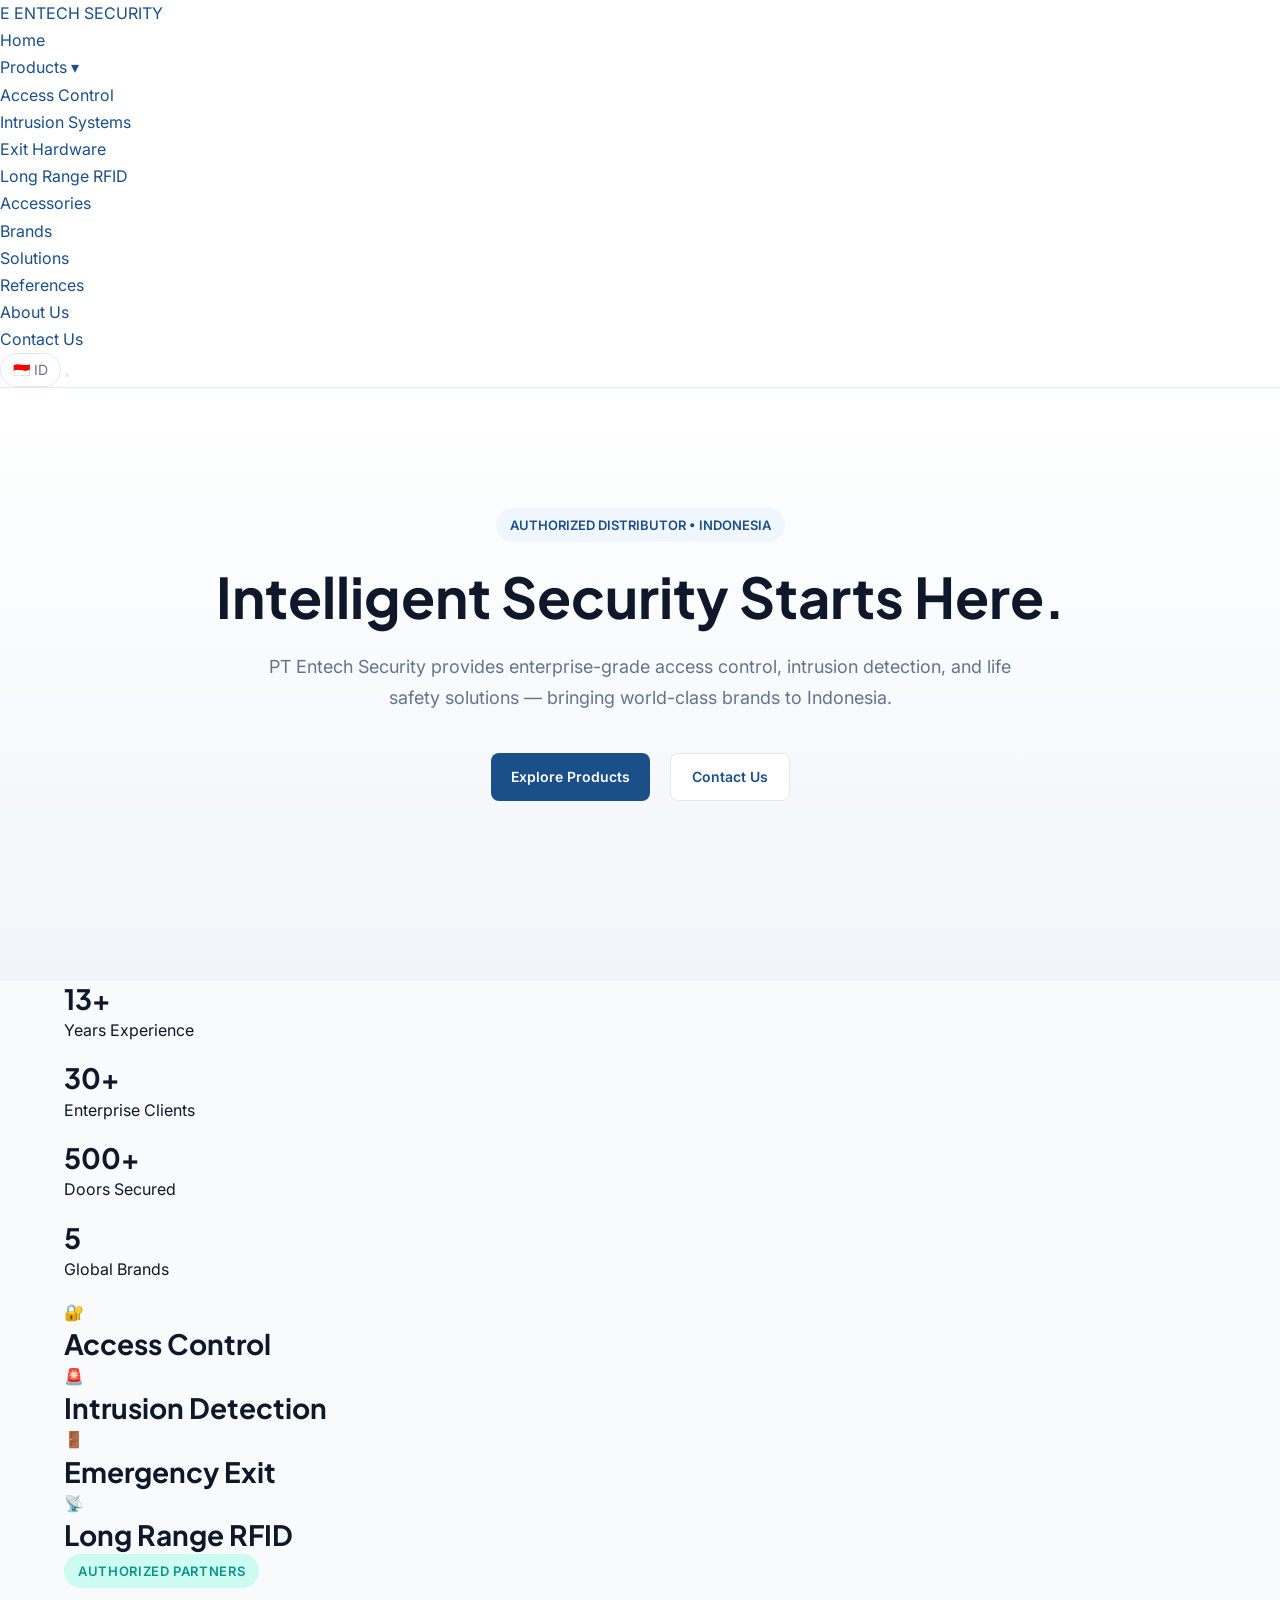
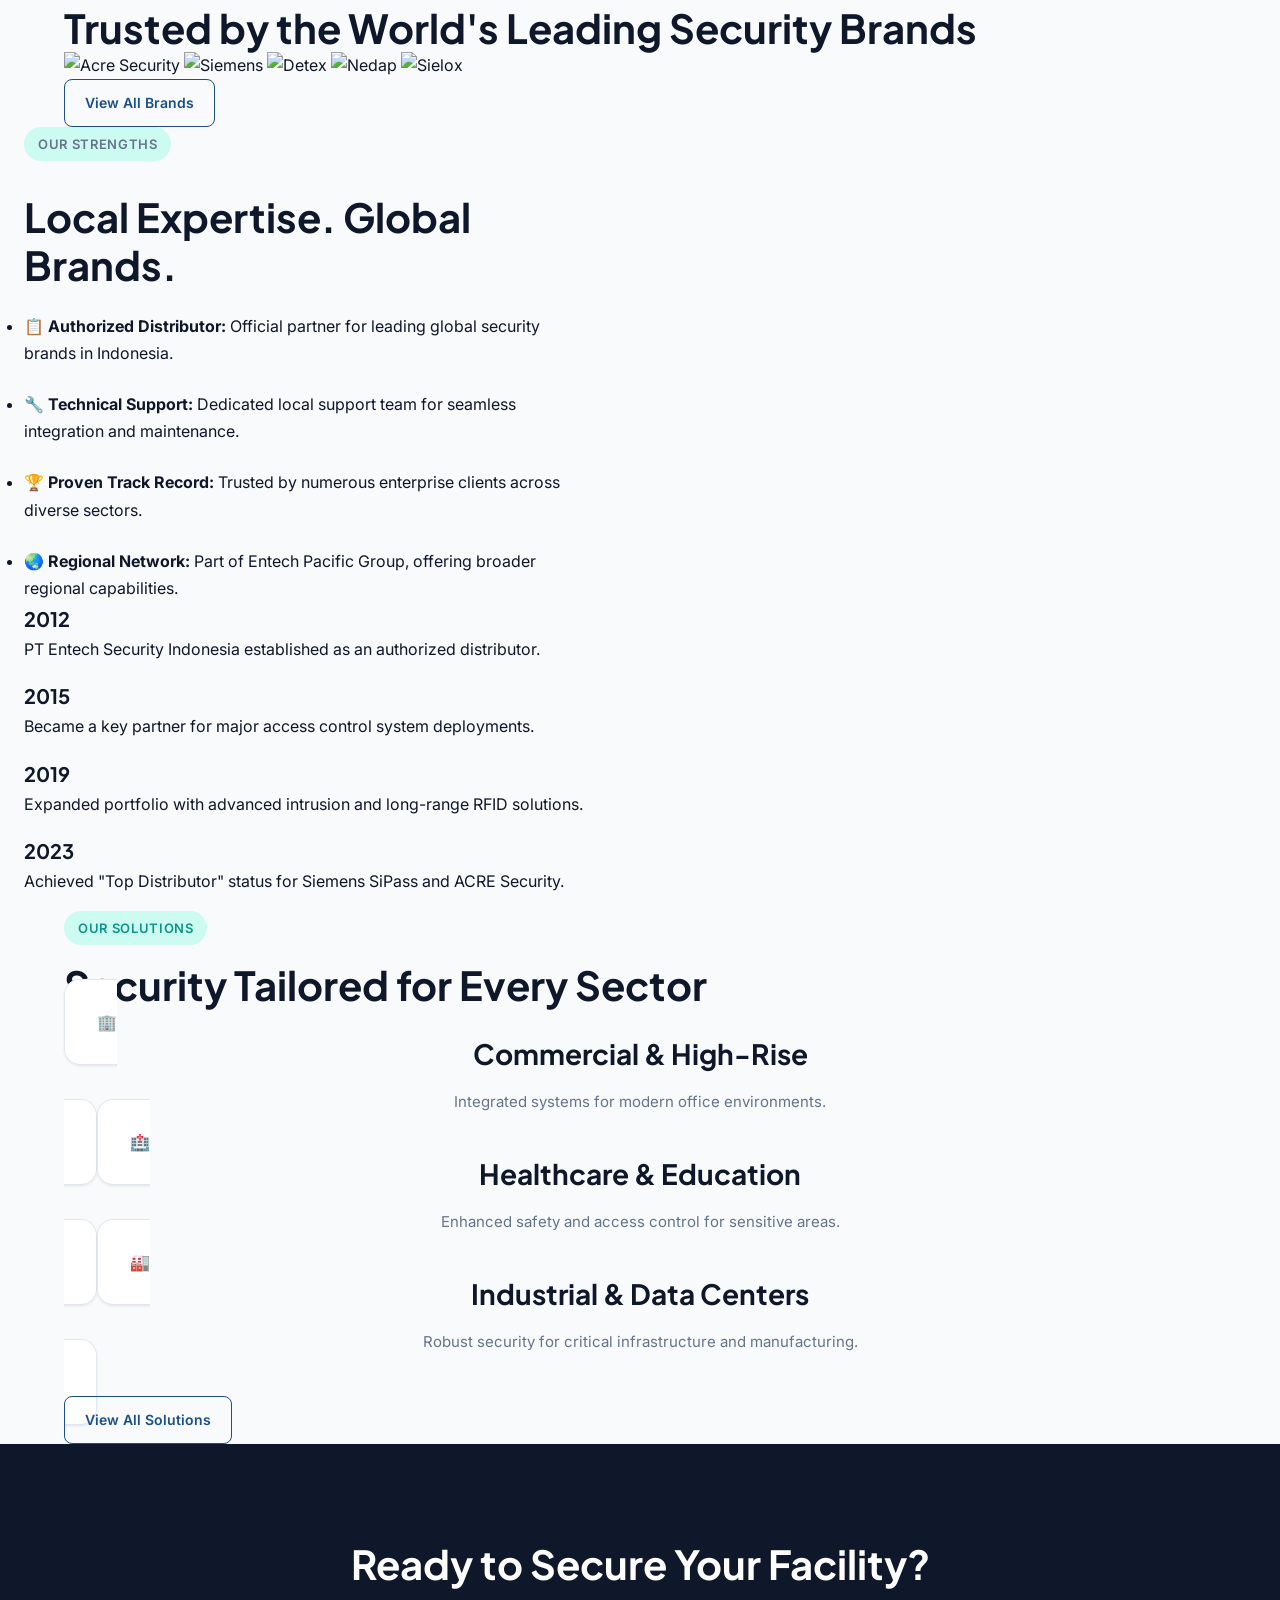
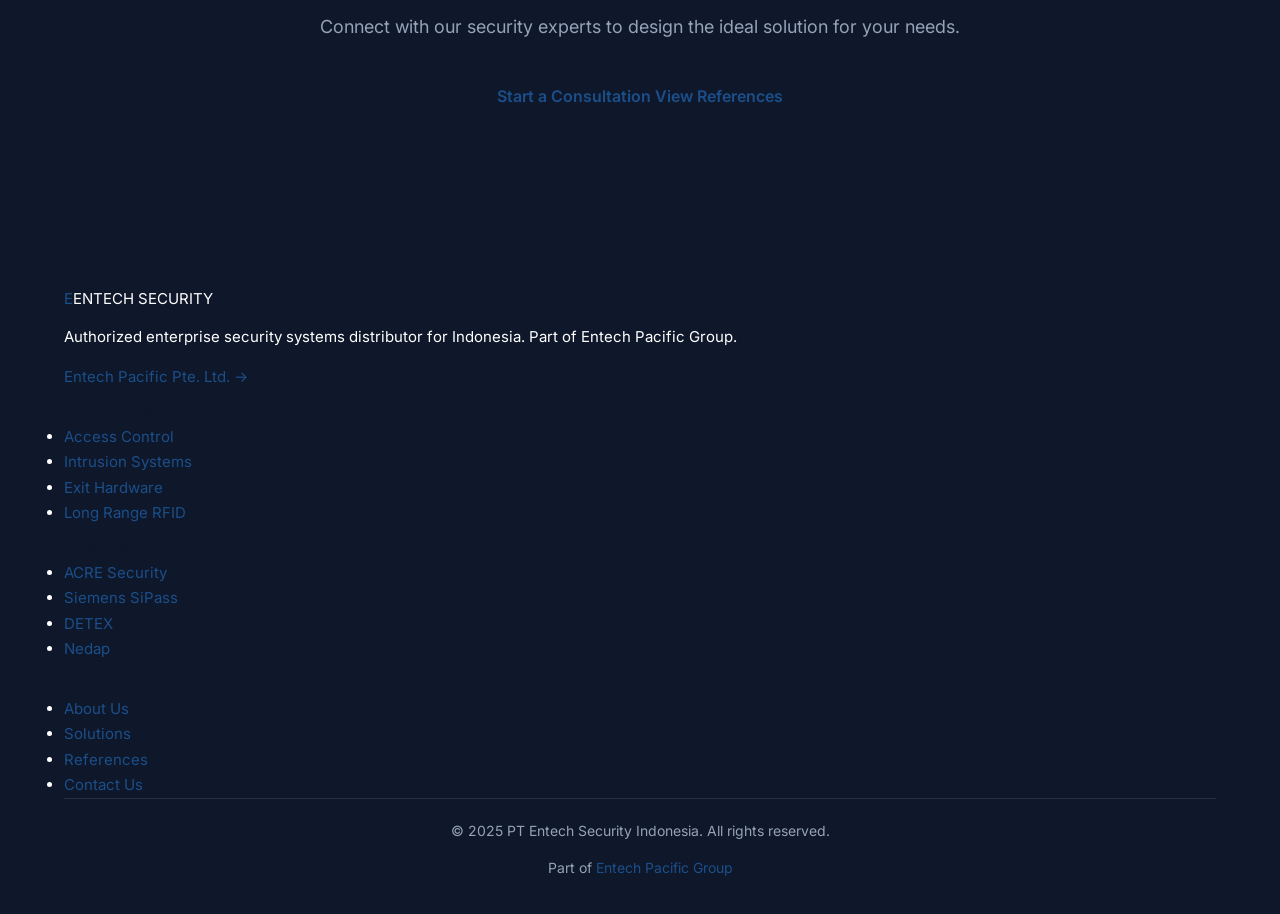
==== en/index.html @ 8ec6bc19 "Full redesign: light/modern aesthetic, bilingual, Plus Jakarta Sans, new CSS design system" ====
<!DOCTYPE html>
<html lang="en">
<head>
  <meta charset="UTF-8" />
  <meta name="viewport" content="width=device-width, initial-scale=1.0" />
  <title>Home | PT Entech Security Indonesia</title>
  <meta name="description" content="PT Entech Security Indonesia provides enterprise-grade access control, intrusion detection, and life safety solutions for businesses across Indonesia." />
  <link rel="preconnect" href="https://fonts.googleapis.com" />
  <link rel="preconnect" href="https://fonts.gstatic.com" crossorigin />
  <link href="https://fonts.googleapis.com/css2?family=Plus+Jakarta+Sans:wght@400;500;600;700;800&family=Inter:wght@300;400;500;600;700&display=swap" rel="stylesheet" />
  <link rel="stylesheet" href="../css/style.css" />
  <link rel="alternate" hreflang="id" href="https://knyf3.github.io/entech-security-website/index.html" />
  <link rel="alternate" hreflang="en" href="https://knyf3.github.io/entech-security-website/en/index.html" />
  <link rel="alternate" hreflang="x-default" href="https://knyf3.github.io/entech-security-website/index.html" />
</head>
<body>
<header class="site-header" id="site-header">
  <nav class="nav-container">
    <a href="index.html" class="nav-logo">
      <span class="logo-mark">E</span>
      <span class="logo-text">ENTECH <span class="logo-sub">SECURITY</span></span>
    </a>
    <ul class="nav-links">
      <li><a href="index.html">Home</a></li>
      <li class="has-dropdown"><a href="products.html">Products ▾</a>
        <ul class="dropdown">
          <li><a href="products.html#access-control">Access Control</a></li>
          <li><a href="products.html#intrusion">Intrusion Systems</a></li>
          <li><a href="products.html#exit-hardware">Exit Hardware</a></li>
          <li><a href="products.html#long-range">Long Range RFID</a></li>
          <li><a href="products.html#accessories">Accessories</a></li>
        </ul>
      </li>
      <li><a href="brands.html">Brands</a></li>
      <li><a href="solutions.html">Solutions</a></li>
      <li><a href="references.html">References</a></li>
      <li><a href="about.html">About Us</a></li>
      <li><a href="contact.html" class="nav-cta">Contact Us</a></li>
    </ul>
    <a href="../index.html" class="lang-switch">🇮🇩 ID</a>
    <button class="nav-hamburger" id="navHamburger" aria-label="Toggle menu"><span></span><span></span><span></span></button>
  </nav>
</header>

<main>
  <section class="hero-section hero-home fade-in">
    <div class="container">
      <p class="hero-badge">Authorized Distributor &bull; Indonesia</p>
      <h1 class="hero-title"><span>Intelligent Security</span> Starts Here.</h1>
      <p class="hero-subtitle">PT Entech Security provides enterprise-grade access control, intrusion detection, and life safety solutions — bringing world-class brands to Indonesia.</p>
      <div class="hero-actions">
        <a href="products.html" class="btn btn-primary">Explore Products</a>
        <a href="contact.html" class="btn btn-secondary">Contact Us</a>
      </div>
    </div>
  </section>

  <section class="stats-section bg-light py-5 fade-in">
    <div class="container">
      <div class="stats-grid">
        <div class="stat-item">
          <h3>13+</h3>
          <p>Years Experience</p>
        </div>
        <div class="stat-item">
          <h3>30+</h3>
          <p>Enterprise Clients</p>
        </div>
        <div class="stat-item">
          <h3>500+</h3>
          <p>Doors Secured</p>
        </div>
        <div class="stat-item">
          <h3>5</h3>
          <p>Global Brands</p>
        </div>
      </div>
    </div>
  </section>

  <section class="features-grid py-5 fade-in">
    <div class="container">
      <div class="grid-2x2">
        <div class="feature-item">
          <span class="feature-icon">🔐</span>
          <h3>Access Control</h3>
        </div>
        <div class="feature-item">
          <span class="feature-icon">🚨</span>
          <h3>Intrusion Detection</h3>
        </div>
        <div class="feature-item">
          <span class="feature-icon">🚪</span>
          <h3>Emergency Exit</h3>
        </div>
        <div class="feature-item">
          <span class="feature-icon">📡</span>
          <h3>Long Range RFID</h3>
        </div>
      </div>
    </div>
  </section>

  <section class="brands-section bg-light py-5 fade-in">
    <div class="container text-center">
      <p class="section-tag">Authorized Partners</p>
      <h2>Trusted by the World's Leading Security Brands</h2>
      <div class="brand-logos">
        <img src="../img/logo-acre.png" alt="Acre Security" />
        <img src="../img/logo-siemens.png" alt="Siemens" />
        <img src="../img/logo-detex.png" alt="Detex" />
        <img src="../img/logo-nedap.png" alt="Nedap" />
        <img src="../img/logo-sielox.png" alt="Sielox" />
      </div>
      <a href="brands.html" class="btn btn-outline mt-4">View All Brands</a>
    </div>
  </section>

  <section class="why-section py-5 fade-in">
    <div class="container">
      <div class="why-grid">
        <div class="why-content">
          <p class="section-tag">Our Strengths</p>
          <h2>Local Expertise. Global Brands.</h2>
          <ul class="why-points">
            <li><span>📋</span> <strong>Authorized Distributor:</strong> Official partner for leading global security brands in Indonesia.</li>
            <li><span>🔧</span> <strong>Technical Support:</strong> Dedicated local support team for seamless integration and maintenance.</li>
            <li><span>🏆</span> <strong>Proven Track Record:</strong> Trusted by numerous enterprise clients across diverse sectors.</li>
            <li><span>🌏</span> <strong>Regional Network:</strong> Part of Entech Pacific Group, offering broader regional capabilities.</li>
          </ul>
        </div>
        <div class="why-timeline">
          <div class="timeline-item">
            <h4>2012</h4>
            <p>PT Entech Security Indonesia established as an authorized distributor.</p>
          </div>
          <div class="timeline-item">
            <h4>2015</h4>
            <p>Became a key partner for major access control system deployments.</p>
          </div>
          <div class="timeline-item">
            <h4>2019</h4>
            <p>Expanded portfolio with advanced intrusion and long-range RFID solutions.</p>
          </div>
          <div class="timeline-item">
            <h4>2023</h4>
            <p>Achieved "Top Distributor" status for Siemens SiPass and ACRE Security.</p>
          </div>
        </div>
      </div>
    </div>
  </section>

  <section class="solutions-section bg-light py-5 fade-in">
    <div class="container">
      <p class="section-tag text-center">Our Solutions</p>
      <h2 class="text-center mb-5">Security Tailored for Every Sector</h2>
      <div class="solution-cards-grid">
        <a href="solutions.html#commercial" class="solution-card">
          <span class="card-icon">🏢</span>
          <h3>Commercial & High-Rise</h3>
          <p>Integrated systems for modern office environments.</p>
        </a>
        <a href="solutions.html#healthcare" class="solution-card">
          <span class="card-icon">🏥</span>
          <h3>Healthcare & Education</h3>
          <p>Enhanced safety and access control for sensitive areas.</p>
        </a>
        <a href="solutions.html#industrial" class="solution-card">
          <span class="card-icon">🏭</span>
          <h3>Industrial & Data Centers</h3>
          <p>Robust security for critical infrastructure and manufacturing.</p>
        </a>
      </div>
      <div class="text-center mt-5">
        <a href="solutions.html" class="btn btn-outline">View All Solutions</a>
      </div>
    </div>
  </section>

  <section class="cta-section py-5 bg-navy text-white fade-in">
    <div class="container text-center">
      <h2>Ready to Secure Your Facility?</h2>
      <p class="lead">Connect with our security experts to design the ideal solution for your needs.</p>
      <div class="cta-actions mt-4">
        <a href="contact.html" class="btn btn-primary-inv">Start a Consultation</a>
        <a href="references.html" class="btn btn-outline-inv">View References</a>
      </div>
    </div>
  </section>
</main>

<footer class="site-footer">
  <div class="container">
    <div class="footer-grid">
      <div class="footer-brand">
        <a href="index.html" class="nav-logo" style="margin-bottom:12px;display:inline-flex;">
          <span class="logo-mark">E</span>
          <span class="logo-text" style="color:white;">ENTECH <span class="logo-sub">SECURITY</span></span>
        </a>
        <p>Authorized enterprise security systems distributor for Indonesia. Part of Entech Pacific Group.</p>
        <a href="https://www.entechpacific.com" target="_blank" rel="noopener" class="footer-link">Entech Pacific Pte. Ltd. →</a>
      </div>
      <div>
        <h4>Products</h4>
        <ul>
          <li><a href="products.html#access-control">Access Control</a></li>
          <li><a href="products.html#intrusion">Intrusion Systems</a></li>
          <li><a href="products.html#exit-hardware">Exit Hardware</a></li>
          <li><a href="products.html#long-range">Long Range RFID</a></li>
        </ul>
      </div>
      <div>
        <h4>Brands</h4>
        <ul>
          <li><a href="brands.html#acre">ACRE Security</a></li>
          <li><a href="brands.html#siemens">Siemens SiPass</a></li>
          <li><a href="brands.html#detex">DETEX</a></li>
          <li><a href="brands.html#nedap">Nedap</a></li>
        </ul>
      </div>
      <div>
        <h4>Company</h4>
        <ul>
          <li><a href="about.html">About Us</a></li>
          <li><a href="solutions.html">Solutions</a></li>
          <li><a href="references.html">References</a></li>
          <li><a href="contact.html">Contact Us</a></li>
        </ul>
      </div>
    </div>
    <div class="footer-bottom">
      <p>&copy; 2025 PT Entech Security Indonesia. All rights reserved.</p>
      <p>Part of <a href="https://www.entechpacific.com" target="_blank" rel="noopener">Entech Pacific Group</a></p>
    </div>
  </div>
</footer>
<script src="../js/main.js"></script>
</body>
</html>
---- css/style.css ----
/* Global Reset + Base */
:root {
    --white: #FFFFFF;
    --bg: #F8FAFC;
    --bg-alt: #F1F5F9;
    --surface: #FFFFFF;
    --border: #E2E8F0;
    --border-strong: #CBD5E1;
    --text: #0F172A;
    --text-muted: #64748B;
    --text-light: #94A3B8;
    --accent: #1B4F8A;
    --accent-hover: #163E6E;
    --accent-light: #EFF6FF;
    --accent-mid: #DBEAFE;
    --teal: #0D9488;
    --teal-light: #CCFBF1;
    --orange: #EA580C;
    --orange-light: #FFF7ED;
    --success: #16A34A;
    --danger: #DC2626;
    --navy: #0F172A;
    --shadow-sm: 0 1px 3px rgba(0,0,0,0.06), 0 1px 2px rgba(0,0,0,0.04);
    --shadow: 0 4px 16px rgba(0,0,0,0.08);
    --shadow-lg: 0 12px 40px rgba(0,0,0,0.12);
    --radius: 10px;
    --radius-lg: 16px;
    --radius-xl: 24px;
    --font-head: 'Plus Jakarta Sans', 'Inter', sans-serif;
    --font-body: 'Inter', sans-serif;
    --transition: all 0.2s cubic-bezier(0.4,0,0.2,1);
}

*, *::before, *::after {
    box-sizing: border-box;
    margin: 0;
    padding: 0;
}

html {
    scroll-behavior: smooth;
    -webkit-font-smoothing: antialiased;
    -moz-osx-font-smoothing: grayscale;
}

body {
    font-family: var(--font-body);
    font-size: 16px;
    line-height: 1.7;
    color: var(--text);
    background-color: var(--bg);
}

h1, h2, h3, h4, h5, h6 {
    font-family: var(--font-head);
    color: var(--text);
}

h1 { font-size: 56px; line-height: 1.1; }
h2 { font-size: 40px; line-height: 1.2; }
h3 { font-size: 28px; line-height: 1.3; }
h4 { font-size: 20px; }
p { margin-bottom: 1em; }

a {
    color: var(--accent);
    text-decoration: none;
    transition: var(--transition);
}
a:hover {
    color: var(--accent-hover);
}

.container {
    max-width: 1200px;
    margin-left: auto;
    margin-right: auto;
    padding-left: 24px;
    padding-right: 24px;
}

.section {
    padding: 96px 0;
}

/* HEADER/NAV */
.site-header {
    background-color: var(--surface);
    border-bottom: 1px solid var(--border);
    position: sticky;
    top: 0;
    z-index: 1000;
    backdrop-filter: blur(8px);
    transition: var(--transition);
}

.site-header.scrolled {
    box-shadow: var(--shadow-sm);
    border-bottom-color: transparent;
}

.navbar {
    display: flex;
    justify-content: space-between;
    align-items: center;
    padding: 16px 0;
}

.navbar-logo {
    display: flex;
    align-items: center;
    font-weight: 700;
    font-size: 20px;
    color: var(--text);
}

.navbar-logo .logo-chip {
    background-color: var(--accent);
    color: var(--white);
    padding: 6px 10px;
    border-radius: var(--radius);
    margin-right: 8px;
    font-size: 18px;
    font-weight: 700;
    display: inline-flex;
    align-items: center;
    justify-content: center;
}

.navbar-nav {
    display: flex;
    list-style: none;
    gap: 32px;
}

.navbar-nav a {
    color: var(--text-muted);
    font-size: 15px;
    font-weight: 500;
    padding: 8px 0;
    position: relative;
}

.navbar-nav a:hover,
.navbar-nav a.active {
    color: var(--accent);
}

.nav-cta .btn {
    font-size: 14px;
    padding: 11px 20px;
}

.dropdown-menu {
    position: absolute;
    background-color: var(--surface);
    border: 1px solid var(--border);
    box-shadow: var(--shadow-lg);
    border-radius: var(--radius);
    padding: 16px;
    margin-top: 10px;
    opacity: 0;
    visibility: hidden;
    transform: translateY(10px);
    transition: var(--transition);
    min-width: 200px;
}

.dropdown-menu.show {
    opacity: 1;
    visibility: visible;
    transform: translateY(0);
}

.dropdown-menu a {
    display: block;
    padding: 8px 12px;
    color: var(--text);
}

.dropdown-menu a:hover {
    background-color: var(--bg-alt);
    border-radius: var(--radius-sm); /* Assuming var(--radius-sm) is defined, or just use a fixed value like 6px */
}

.lang-switch {
    display: inline-flex;
    align-items: center;
    border: 1px solid var(--border);
    border-radius: 9999px; /* pill shape */
    padding: 4px 12px;
    font-size: 14px;
    color: var(--text-muted);
}

.hamburger {
    display: none; /* Hidden by default, shown on mobile */
    cursor: pointer;
    padding: 10px;
}

/* HERO SECTION (homepage) */
.hero-section {
    background: linear-gradient(180deg, var(--white) 0%, var(--bg-alt) 100%);
    padding: 120px 0;
    text-align: center;
}

.hero-badge {
    display: inline-flex;
    background-color: var(--accent-light);
    color: var(--accent);
    padding: 6px 14px;
    border-radius: 9999px;
    font-size: 13px;
    font-weight: 600;
    text-transform: uppercase;
    margin-bottom: 24px;
}

.hero-section h1 {
    font-size: 56px;
    line-height: 1.1;
    color: var(--text);
    margin-bottom: 24px;
}

.hero-section .hero-accent {
    color: var(--accent);
}

.hero-section .hero-subtitle {
    font-size: 18px;
    color: var(--text-muted);
    max-width: 760px;
    margin-left: auto;
    margin-right: auto;
    margin-bottom: 40px;
}

.hero-actions {
    display: flex;
    justify-content: center;
    gap: 20px;
    margin-bottom: 60px;
}

.hero-stats {
    display: grid;
    grid-template-columns: repeat(4, 1fr);
    gap: 32px;
    max-width: 960px;
    margin-left: auto;
    margin-right: auto;
    padding-top: 60px;
    border-top: 1px solid var(--border);
}

.hero-stat-item .stat-num {
    font-size: 32px;
    font-weight: 700;
    color: var(--accent);
    line-height: 1.2;
}

.hero-stat-item .stat-label {
    font-size: 14px;
    color: var(--text-muted);
    text-transform: uppercase;
    letter-spacing: 0.05em;
    margin-top: 4px;
}

.hero-visual {
    display: grid;
    grid-template-columns: repeat(2, 1fr);
    gap: 24px;
    margin-top: 80px;
}

.hero-visual .feature-card {
    background-color: var(--surface);
    box-shadow: var(--shadow-sm);
    border: 1px solid var(--border);
    border-radius: var(--radius-lg);
    padding: 32px;
    text-align: left;
    display: flex;
    flex-direction: column;
    align-items: flex-start;
}

.hero-visual .feature-card .icon {
    font-size: 36px; /* Example icon size */
    margin-bottom: 16px;
}

/* BUTTONS */
.btn {
    display: inline-flex;
    align-items: center;
    justify-content: center;
    gap: 8px;
    font-family: var(--font-body);
    font-weight: 600;
    text-decoration: none;
    border: none;
    cursor: pointer;
    border-radius: 8px;
    min-width: 120px;
    transition: var(--transition);
}

.btn-primary {
    background-color: var(--accent);
    color: var(--white);
    padding: 11px 20px;
    font-size: 14px;
}

.btn-primary:hover {
    background-color: var(--accent-hover);
    transform: translateY(-2px);
}

.btn-secondary {
    background-color: var(--white);
    border: 1px solid var(--border);
    color: var(--accent);
    padding: 11px 20px;
    font-size: 14px;
}

.btn-secondary:hover {
    border-color: var(--accent);
    transform: translateY(-2px);
}

.btn-outline {
    background-color: transparent;
    border: 1px solid var(--accent);
    color: var(--accent);
    padding: 11px 20px;
    font-size: 14px;
}

.btn-outline:hover {
    background-color: var(--accent-light);
    transform: translateY(-2px);
}

/* SECTION HEADERS */
.section-header {
    text-align: center;
    margin-bottom: 60px;
}

.section-tag {
    display: inline-flex;
    background-color: var(--teal-light);
    color: var(--teal);
    padding: 6px 14px;
    border-radius: 9999px;
    font-size: 13px;
    font-weight: 600;
    text-transform: uppercase;
    margin-bottom: 16px;
    letter-spacing: 0.05em;
}

.section-header h2 {
    font-size: 40px;
    margin-bottom: 20px;
}

.section-header p {
    font-size: 17px;
    color: var(--text-muted);
    max-width: 560px;
    margin-left: auto;
    margin-right: auto;
}

/* BRANDS STRIP */
.brands-strip {
    background-color: var(--bg-alt);
    padding: 40px 0;
    border-top: 1px solid var(--border);
    border-bottom: 1px solid var(--border);
    display: flex;
    justify-content: space-around;
    align-items: center;
    flex-wrap: wrap;
    gap: 32px;
}

.brand-logo-placeholder {
    display: inline-flex;
    align-items: center;
    justify-content: center;
    padding: 12px 24px;
    background-color: var(--surface);
    color: var(--text-muted);
    border: 1px solid var(--border);
    border-radius: var(--radius);
    font-size: 16px;
    font-weight: 500;
    transition: var(--transition);
}

.brand-logo-placeholder:hover {
    border-color: var(--accent);
    color: var(--accent);
}

/* PRODUCTS GRID */
.products-grid {
    display: grid;
    grid-template-columns: repeat(3, 1fr);
    gap: 32px;
}

.product-card {
    background-color: var(--white);
    border: 1px solid var(--border);
    box-shadow: var(--shadow-sm);
    border-radius: var(--radius-lg);
    padding: 32px;
    transition: var(--transition);
    display: flex;
    flex-direction: column;
}

.product-card:hover {
    box-shadow: var(--shadow);
    transform: translateY(-5px);
}

.product-card-img {
    display: flex;
    align-items: center;
    justify-content: center;
    width: 64px;
    height: 64px;
    background-color: var(--bg-alt);
    border-radius: var(--radius);
    margin-bottom: 24px;
    font-size: 32px; /* For emoji */
}

.product-card-brand {
    color: var(--teal);
    font-size: 13px;
    font-weight: 600;
    text-transform: uppercase;
    letter-spacing: 0.05em;
    margin-bottom: 12px;
}

.product-card h3 {
    margin-bottom: 16px;
}

.product-card p {
    color: var(--text-muted);
    flex-grow: 1; /* Ensures text takes available space */
}

.product-features {
    list-style: none;
    margin-top: 24px;
}

.product-features li {
    position: relative;
    padding-left: 30px;
    margin-bottom: 8px;
    color: var(--text-muted);
}

.product-features li::before {
    content: '✔'; /* Checkmark character */
    color: var(--accent);
    position: absolute;
    left: 0;
    top: 0;
}

/* WHY/FEATURES SECTION */
.why-section {
    display: grid;
    grid-template-columns: 1fr 1fr;
    gap: 60px;
    align-items: center;
}

.why-content h2 {
    margin-bottom: 24px;
}

.why-content p {
    color: var(--text-muted);
    margin-bottom: 32px;
}

.why-points {
    display: grid;
    grid-template-columns: 1fr;
    gap: 24px;
}

.why-point {
    display: flex;
    align-items: flex-start;
    gap: 20px;
}

.why-point .icon-square {
    flex-shrink: 0;
    width: 48px;
    height: 48px;
    background-color: var(--accent-light);
    color: var(--accent);
    border-radius: var(--radius);
    display: flex;
    align-items: center;
    justify-content: center;
    font-size: 24px;
}

.why-point .text h3 {
    font-size: 20px;
    margin-bottom: 8px;
}

.why-point .text p {
    font-size: 16px;
    color: var(--text-muted);
    margin-bottom: 0;
}

.why-visual-card {
    background-color: var(--bg-alt);
    border: 1px solid var(--border);
    border-radius: var(--radius-xl);
    padding: 40px;
    display: flex;
    flex-direction: column;
    gap: 24px;
}

.wv-item {
    display: flex;
    align-items: center;
    gap: 20px;
}

.wv-year {
    background-color: var(--accent-light);
    color: var(--accent);
    padding: 8px 16px;
    border-radius: 9999px;
    font-family: monospace;
    font-size: 14px;
    font-weight: 600;
    flex-shrink: 0;
}

.wv-item .description {
    font-size: 16px;
    color: var(--text);
    line-height: 1.5;
}

/* CLIENTS GRID */
.clients-grid {
    display: grid;
    grid-template-columns: repeat(6, 1fr);
    gap: 24px;
}

.client-logo {
    background-color: var(--surface);
    border: 1px solid var(--border);
    border-radius: var(--radius);
    padding: 20px;
    text-align: center;
    color: var(--text-muted);
    font-weight: 500;
    transition: var(--transition);
}

.client-logo:hover {
    border-color: var(--accent);
    color: var(--accent);
}

/* REFERENCE CARDS */
.ref-section {
    background-color: var(--bg);
}
.ref-grid {
    display: grid;
    grid-template-columns: repeat(3, 1fr);
    gap: 32px;
}

.ref-card {
    background-color: var(--white);
    border: 1px solid var(--border);
    border-radius: var(--radius-lg);
    box-shadow: var(--shadow-sm);
    padding: 32px;
    transition: var(--transition);
    position: relative;
    overflow: hidden;
    display: flex;
    flex-direction: column;
}

.ref-card:hover {
    box-shadow: var(--shadow);
    transform: translateY(-5px);
}

.ref-tag {
    display: inline-flex;
    padding: 4px 12px;
    border-radius: 9999px;
    font-size: 12px;
    font-weight: 600;
    text-transform: uppercase;
    margin-bottom: 16px;
}

/* Example category colors for ref-tag */
.ref-tag.category-security {
    background-color: var(--teal-light);
    color: var(--teal);
}
.ref-tag.category-cloud {
    background-color: var(--accent-light);
    color: var(--accent);
}
.ref-tag.category-network {
    background-color: var(--orange-light);
    color: var(--orange);
}


.ref-card h3 {
    font-size: 20px;
    font-family: var(--font-head);
    margin-bottom: 16px;
    flex-grow: 1;
}

.ref-card p {
    color: var(--text-muted);
    font-size: 15px;
    line-height: 1.6;
    margin-bottom: 24px;
}

.ref-card .detail-line {
    width: 60px;
    height: 4px;
    background-color: var(--accent);
    border-radius: 2px;
}

/* BRANDS PAGE */
.brands-grid {
    display: grid;
    grid-template-columns: repeat(2, 1fr);
    gap: 40px;
}

.brand-card {
    background-color: var(--white);
    border: 1px solid var(--border);
    box-shadow: var(--shadow-sm);
    border-radius: var(--radius-lg);
    padding: 40px;
    transition: var(--transition);
    display: flex;
    flex-direction: column;
}

.brand-card:hover {
    box-shadow: var(--shadow);
    transform: translateY(-5px);
}

.brand-card .brand-logo {
    margin-bottom: 24px;
    height: 80px; /* Adjust as needed */
    display: flex;
    align-items: center;
    justify-content: center;
    font-size: 48px; /* Placeholder for logo */
    color: var(--text);
}

.brand-card h3 {
    margin-bottom: 16px;
}

.brand-card p {
    color: var(--text-muted);
    flex-grow: 1;
}

.brand-card .product-list ul {
    list-style: none;
    margin-top: 24px;
    display: flex;
    flex-wrap: wrap;
    gap: 8px;
}

.brand-card .product-list li {
    background-color: var(--bg-alt);
    color: var(--text-muted);
    padding: 6px 12px;
    border-radius: 9999px;
    font-size: 13px;
}

.brand-hero-card {
    background-color: var(--bg-alt);
    border: 1px solid var(--border);
    border-radius: var(--radius-xl);
    padding: 60px;
    text-align: center;
    display: flex;
    flex-direction: column;
    align-items: center;
}
.brand-hero-card .brand-chip {
    display: inline-flex;
    background-color: var(--accent-light);
    color: var(--accent);
    padding: 8px 16px;
    border-radius: 9999px;
    font-weight: 600;
    font-size: 14px;
    margin-bottom: 24px;
}
.brand-hero-card h1 {
    font-size: 48px;
    margin-bottom: 24px;
}
.brand-hero-card p {
    font-size: 18px;
    color: var(--text-muted);
    max-width: 800px;
    margin-left: auto;
    margin-right: auto;
}


/* SOLUTIONS PAGE */
.solutions-grid {
    display: grid;
    grid-template-columns: repeat(3, 1fr);
    gap: 32px;
}

.solution-card {
    background-color: var(--white);
    border: 1px solid var(--border);
    box-shadow: var(--shadow-sm);
    border-radius: var(--radius-lg);
    padding: 32px;
    text-align: center;
    transition: var(--transition);
}

.solution-card:hover {
    box-shadow: var(--shadow);
    transform: translateY(-5px);
}

.solution-card .icon-header {
    width: 72px;
    height: 72px;
    background-color: var(--accent-light);
    color: var(--accent);
    border-radius: var(--radius);
    display: inline-flex;
    align-items: center;
    justify-content: center;
    font-size: 36px;
    margin-bottom: 24px;
}

.solution-card h3 {
    margin-bottom: 16px;
}

.solution-card p {
    color: var(--text-muted);
    font-size: 15px;
}

/* CONTACT PAGE */
.contact-grid {
    display: grid;
    grid-template-columns: 2fr 1fr;
    gap: 60px;
}

.contact-form {
    background-color: var(--surface);
    border: 1px solid var(--border);
    border-radius: var(--radius-xl);
    padding: 40px;
    box-shadow: var(--shadow-sm);
}

.contact-form label {
    display: block;
    font-weight: 600;
    color: var(--text);
    margin-bottom: 8px;
    font-size: 15px;
}

.contact-form input,
.contact-form textarea {
    width: 100%;
    padding: 12px 16px;
    border: 1px solid var(--border);
    border-radius: var(--radius);
    margin-bottom: 20px;
    font-family: var(--font-body);
    font-size: 16px;
    color: var(--text);
    background-color: var(--white);
    transition: var(--transition);
}

.contact-form input:focus,
.contact-form textarea:focus {
    outline: none;
    border-color: var(--accent);
    box-shadow: 0 0 0 3px var(--accent-light);
}

.contact-form textarea {
    min-height: 120px;
    resize: vertical;
}

.contact-form .btn-primary {
    width: auto;
    margin-top: 10px;
}

.contact-info-card {
    background-color: var(--bg-alt);
    border: 1px solid var(--border);
    border-radius: var(--radius-xl);
    padding: 40px;
    display: flex;
    flex-direction: column;
    gap: 24px;
}

.contact-info-card h3 {
    margin-bottom: 16px;
}

.contact-info-item {
    display: flex;
    align-items: flex-start;
    gap: 16px;
}

.contact-info-item .icon {
    flex-shrink: 0;
    width: 40px;
    height: 40px;
    background-color: var(--accent-light);
    color: var(--accent);
    border-radius: var(--radius);
    display: flex;
    align-items: center;
    justify-content: center;
    font-size: 20px;
}

.contact-info-item .text strong {
    display: block;
    font-size: 16px;
    color: var(--text);
    margin-bottom: 4px;
}

.contact-info-item .text span,
.contact-info-item .text a {
    font-size: 15px;
    color: var(--text-muted);
}

/* PAGE HERO */
.page-hero {
    background-color: var(--bg-alt);
    padding: 80px 0; /* Compact 200px ish when considering line height and content */
    text-align: center;
    border-bottom: 1px solid var(--border);
}

.page-hero .section-tag {
    margin-bottom: 16px;
}

.page-hero h1 {
    font-size: 48px;
    margin-bottom: 24px;
}

.page-hero p {
    font-size: 18px;
    color: var(--text-muted);
    max-width: 700px;
    margin-left: auto;
    margin-right: auto;
}

/* CTA SECTION */
.cta-section {
    background-color: var(--navy);
    padding: 96px 0;
    text-align: center;
    color: var(--white);
}

.cta-section h2 {
    color: var(--white);
    margin-bottom: 24px;
}

.cta-section p {
    color: var(--text-light);
    font-size: 18px;
    max-width: 700px;
    margin-left: auto;
    margin-right: auto;
    margin-bottom: 40px;
}

.cta-section .btn-group {
    display: flex;
    justify-content: center;
    gap: 20px;
}

.cta-section .btn-primary {
    background-color: var(--accent);
    color: var(--white);
}

.cta-section .btn-secondary {
    background-color: transparent;
    border-color: var(--text-light);
    color: var(--white);
}
.cta-section .btn-secondary:hover {
    border-color: var(--white);
}

/* FOOTER */
.site-footer {
    background-color: var(--navy);
    color: var(--white);
    padding-top: 80px;
    padding-bottom: 20px;
    font-size: 15px;
}

.footer-main {
    display: grid;
    grid-template-columns: 2fr 1fr 1fr 2fr; /* logo+desc, products, brands, contact */
    gap: 40px;
    margin-bottom: 60px;
}

.footer-col h3 {
    font-size: 18px;
    color: var(--white);
    margin-bottom: 24px;
}

.footer-col ul {
    list-style: none;
}

.footer-col ul li {
    margin-bottom: 12px;
}

.footer-col ul a {
    color: var(--text-light);
    text-decoration: none;
}

.footer-col ul a:hover {
    color: var(--white);
}

.footer-logo {
    display: flex;
    align-items: center;
    font-weight: 700;
    font-size: 20px;
    color: var(--white);
    margin-bottom: 20px;
}

.footer-logo .logo-chip {
    background-color: var(--accent);
    color: var(--white);
    padding: 6px 10px;
    border-radius: var(--radius);
    margin-right: 8px;
    font-size: 18px;
    font-weight: 700;
    display: inline-flex;
    align-items: center;
    justify-content: center;
}

.footer-description {
    color: var(--text-light);
    line-height: 1.6;
    max-width: 300px;
}

.footer-bottom {
    border-top: 1px solid rgba(255, 255, 255, 0.1);
    padding-top: 20px;
    text-align: center;
    color: var(--text-light);
    font-size: 14px;
}

/* TEAM CARDS */
.team-grid {
    display: grid;
    grid-template-columns: repeat(4, 1fr);
    gap: 32px;
}

.team-card {
    background-color: var(--white);
    border: 1px solid var(--border);
    box-shadow: var(--shadow-sm);
    border-radius: var(--radius-lg);
    padding: 32px;
    text-align: center;
    display: flex;
    flex-direction: column;
    align-items: center;
    transition: var(--transition);
}

.team-card:hover {
    box-shadow: var(--shadow);
    transform: translateY(-5px);
}

.team-avatar {
    width: 96px;
    height: 96px;
    background-color: var(--bg-alt);
    border-radius: 50%;
    display: flex;
    align-items: center;
    justify-content: center;
    font-size: 40px;
    color: var(--text-muted);
    font-weight: 600;
    margin-bottom: 20px;
    overflow: hidden;
}
.team-avatar img {
    width: 100%;
    height: 100%;
    object-fit: cover;
}


.team-card h3 {
    font-size: 20px;
    margin-bottom: 8px;
}

.team-card .team-role {
    color: var(--accent);
    font-size: 15px;
    font-weight: 500;
}

/* PRODUCT SECTION HEADER */
.product-section-header {
    display: flex;
    align-items: flex-start;
    gap: 32px;
    padding: 40px 0; /* Adjust padding as needed for this specific component */
}

.product-section-header .icon-wrap {
    flex-shrink: 0;
    width: 80px;
    height: 80px;
    background-color: var(--accent-light);
    border-radius: var(--radius-lg);
    display: flex;
    align-items: center;
    justify-content: center;
    font-size: 45px; /* For emoji */
}

.product-section-header h2 {
    font-size: 40px;
    margin-bottom: 16px;
}

.product-section-header p {
    font-size: 17px;
    color: var(--text-muted);
    margin-bottom: 0;
}

/* MOBILE RESPONSIVE */
@media (max-width: 768px) {
    h1 { font-size: 44px; }
    h2 { font-size: 32px; }
    h3 { font-size: 24px; }

    .navbar-nav, .nav-cta, .lang-switch {
        display: none;
    }

    .hamburger {
        display: block;
    }

    .navbar-menu-mobile {
        display: none;
        flex-direction: column;
        background-color: var(--surface);
        position: absolute;
        top: 100%;
        left: 0;
        width: 100%;
        border-top: 1px solid var(--border);
        box-shadow: var(--shadow-sm);
        padding: 20px 24px;
    }
    .navbar-menu-mobile.open {
        display: flex;
    }
    .navbar-menu-mobile .navbar-nav {
        display: flex;
        flex-direction: column;
        gap: 16px;
    }
    .navbar-menu-mobile .navbar-nav a {
        padding: 10px 0;
        border-bottom: 1px solid var(--border-light);
        color: var(--text);
    }
    .navbar-menu-mobile .navbar-nav a:last-child {
        border-bottom: none;
    }
    .navbar-menu-mobile .nav-cta {
        display: block;
        margin-top: 20px;
        text-align: center;
    }

    .hero-section {
        padding: 80px 0;
    }
    .hero-section h1 {
        font-size: 38px;
    }
    .hero-section .hero-subtitle {
        font-size: 16px;
    }
    .hero-actions {
        flex-direction: column;
        gap: 16px;
    }
    .hero-stats {
        grid-template-columns: repeat(2, 1fr);
    }
    .hero-visual {
        grid-template-columns: 1fr;
    }

    .products-grid,
    .why-section,
    .clients-grid,
    .ref-grid,
    .brands-grid,
    .solutions-grid,
    .contact-grid,
    .team-grid {
        grid-template-columns: 1fr;
    }

    .why-visual-card {
        padding: 30px;
    }

    .footer-main {
        grid-template-columns: 1fr;
        text-align: center;
    }
    .footer-main .footer-col {
        margin-bottom: 30px;
    }
    .footer-main .footer-col:last-child {
        margin-bottom: 0;
    }
    .footer-logo {
        justify-content: center;
    }
    .footer-description {
        margin-left: auto;
        margin-right: auto;
    }
    .footer-col ul {
        padding-left: 0;
    }

    .product-section-header {
        flex-direction: column;
        text-align: center;
        align-items: center;
    }
    .product-section-header .icon-wrap {
        margin-bottom: 20px;
    }
}


/* Animations */
.fade-in {
    opacity: 0;
    transform: translateY(20px);
    transition: opacity 0.6s ease-out, transform 0.6s ease-out;
}

.fade-in.is-visible {
    opacity: 1;
    transform: translateY(0);
}
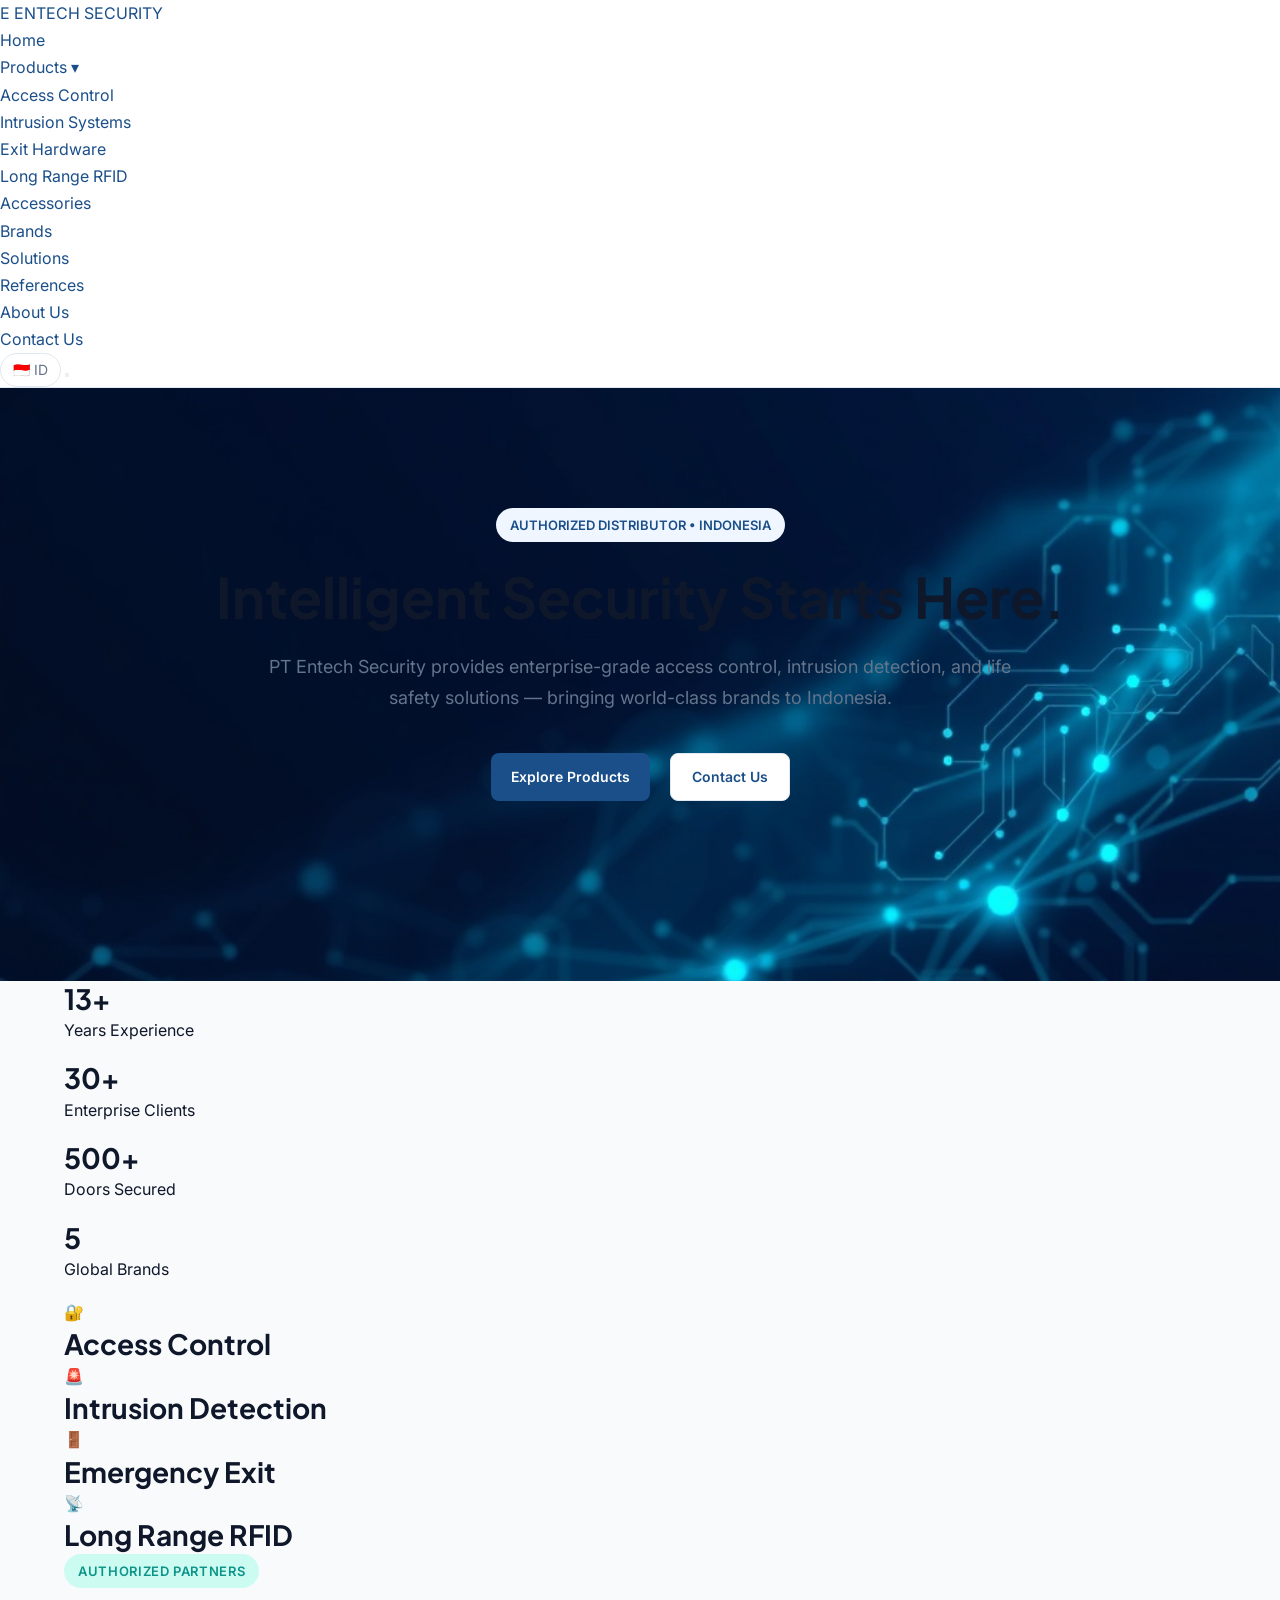
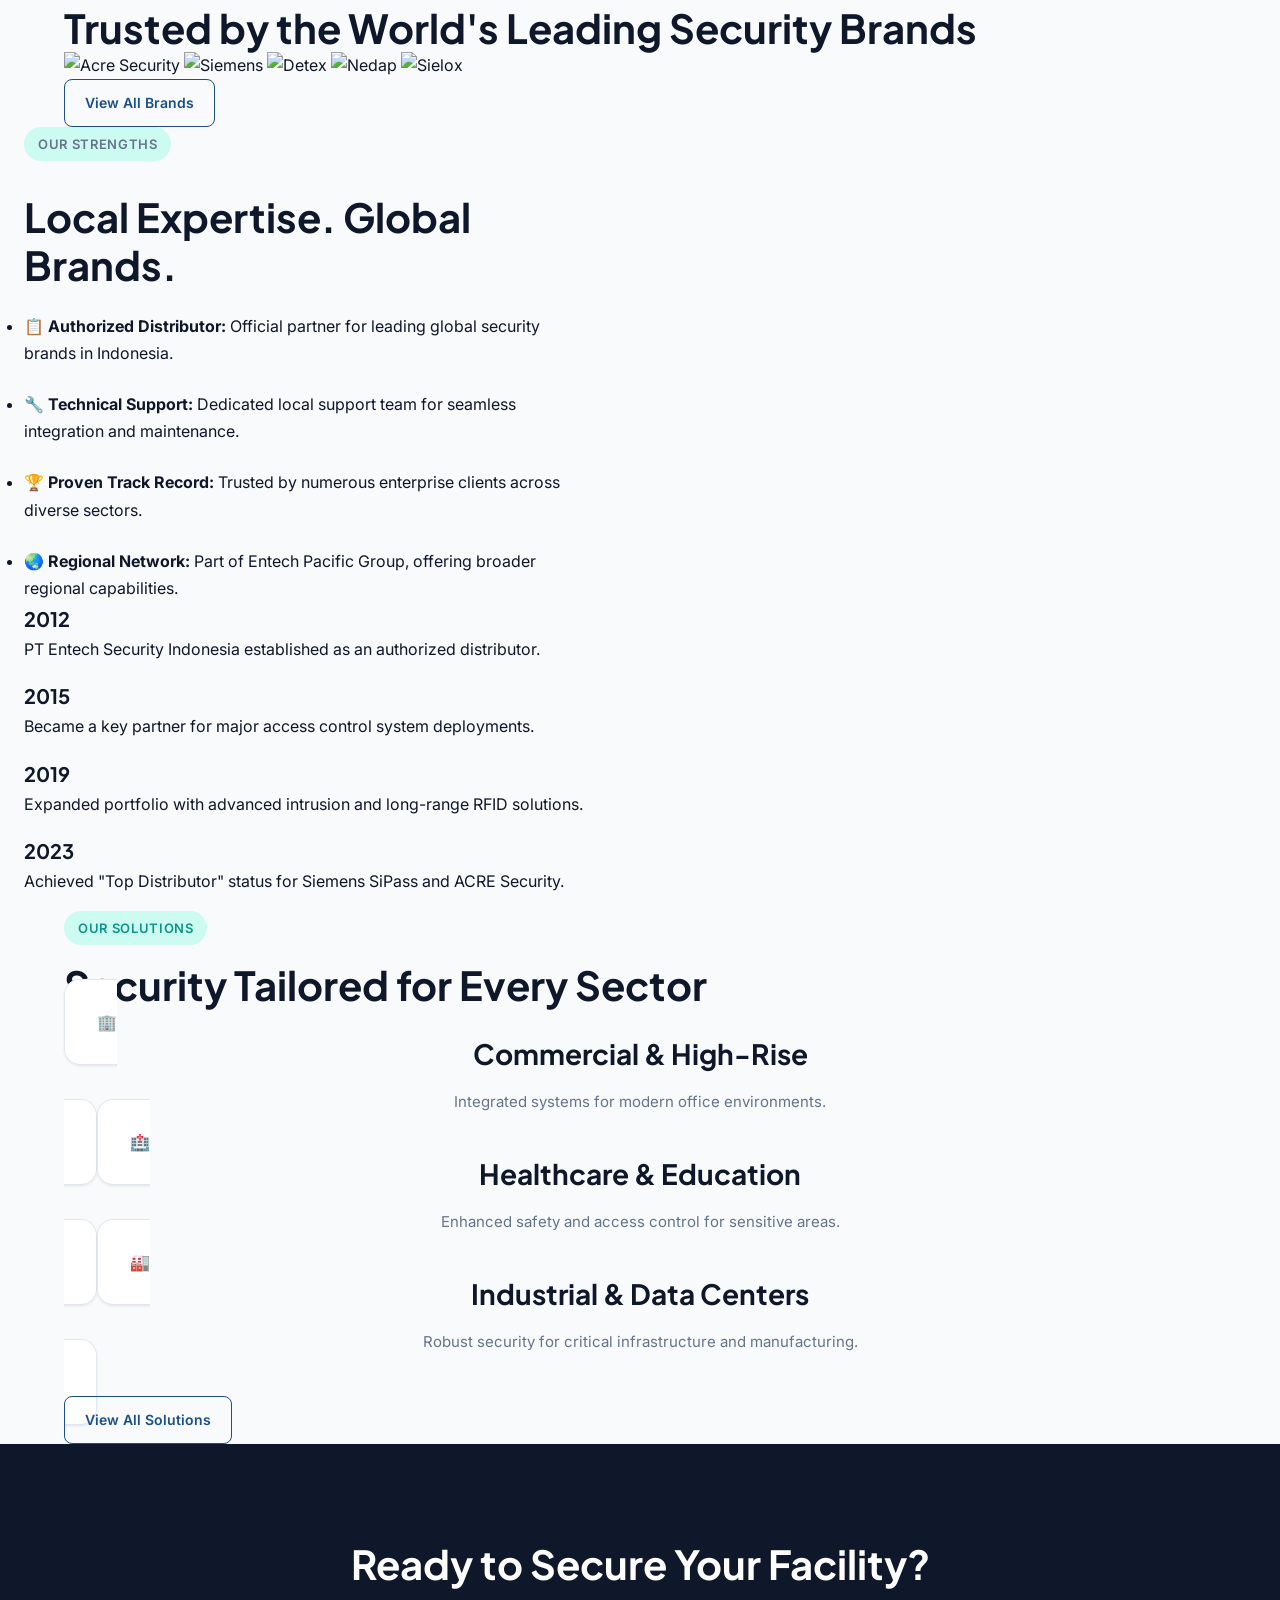
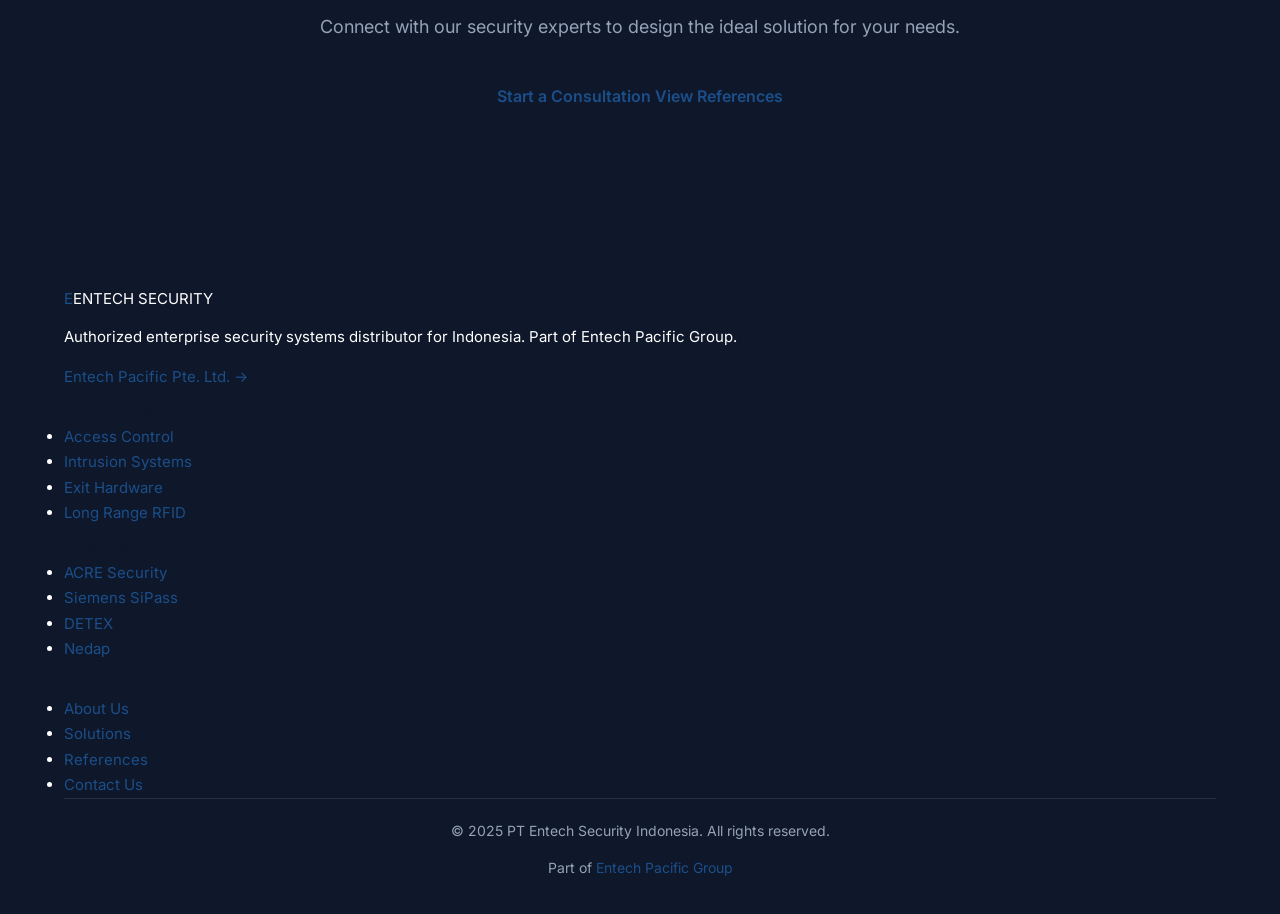
==== commit a2eab817: "feat: integrate generated images - hero bg, product & solution icons" ====
--- a/en/index.html
+++ b/en/index.html
@@ -43,7 +43,7 @@
 </header>
 
 <main>
-  <section class="hero-section hero-home fade-in">
+  <section class="hero-section hero-home fade-in" style="background-image: url('../images/hero-bg.jpg'); background-size: cover; background-position: center;">
     <div class="container">
       <p class="hero-badge">Authorized Distributor &bull; Indonesia</p>
       <h1 class="hero-title"><span>Intelligent Security</span> Starts Here.</h1>
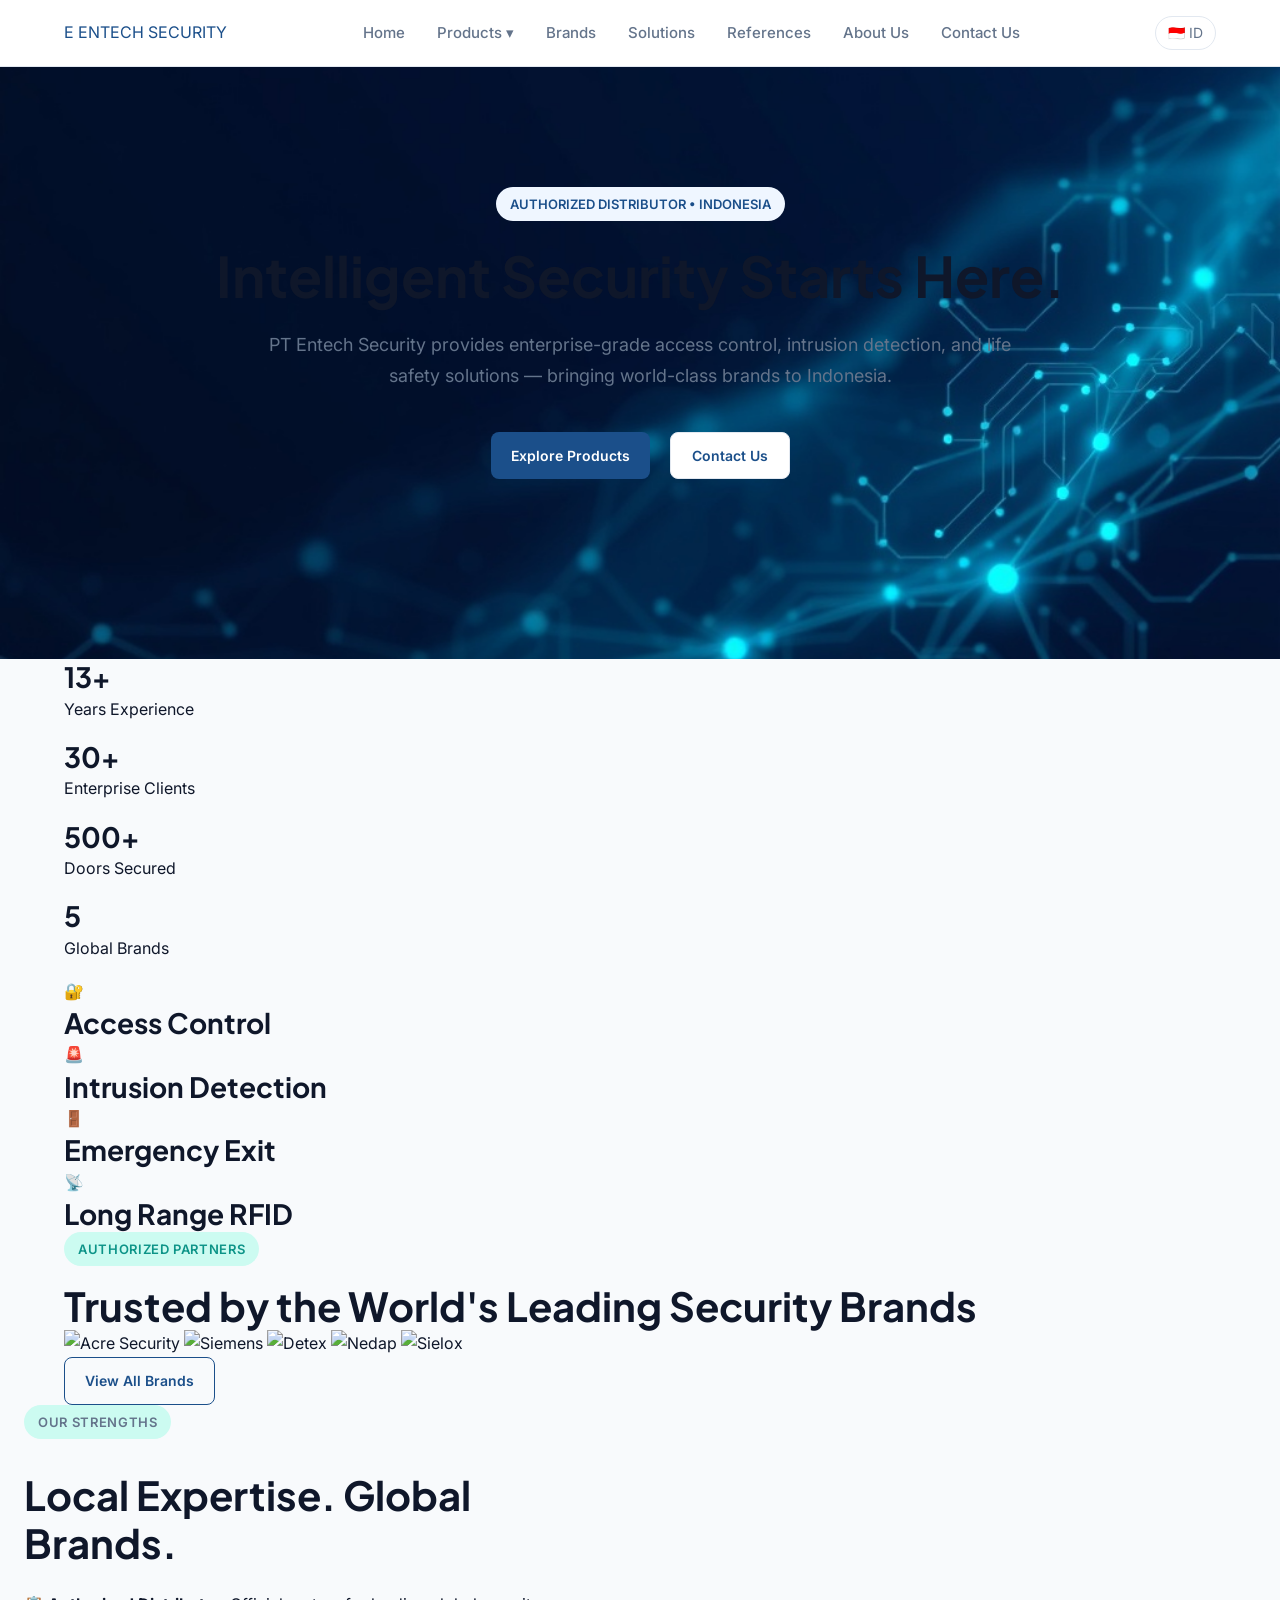
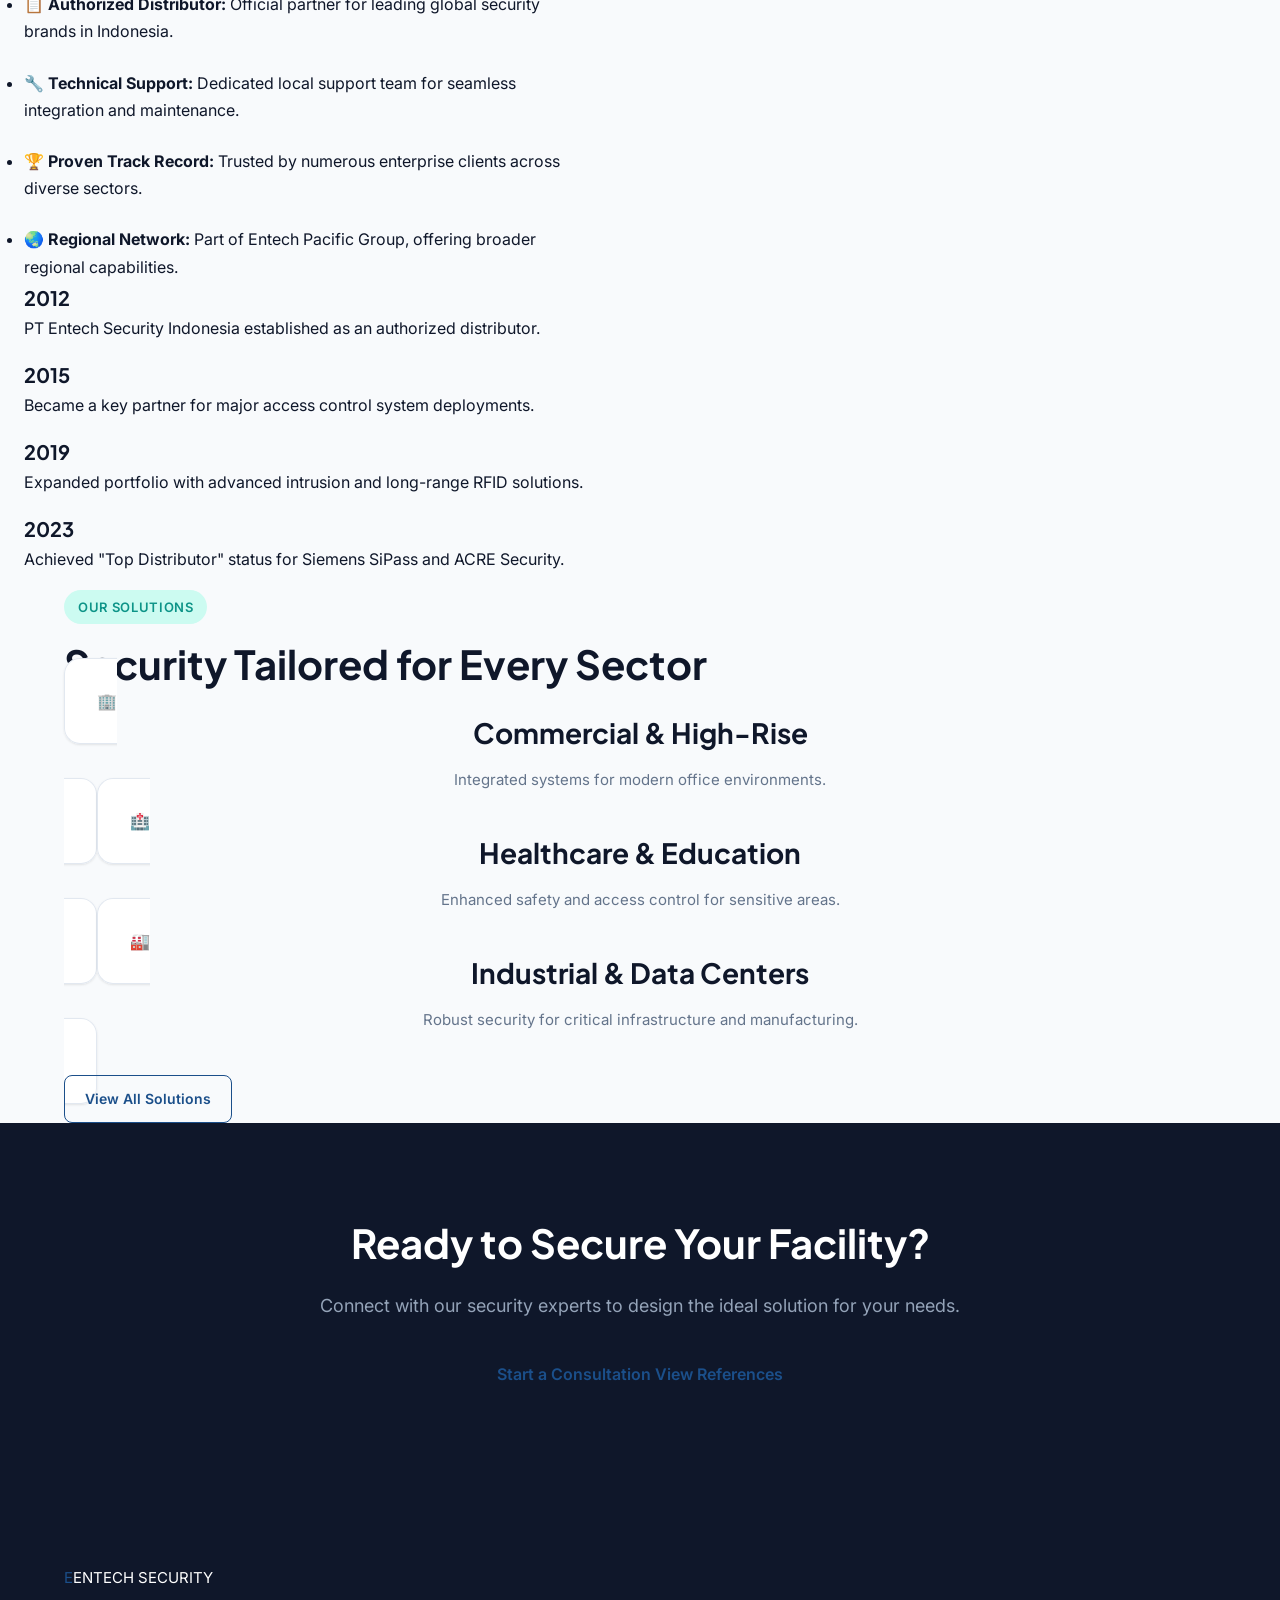
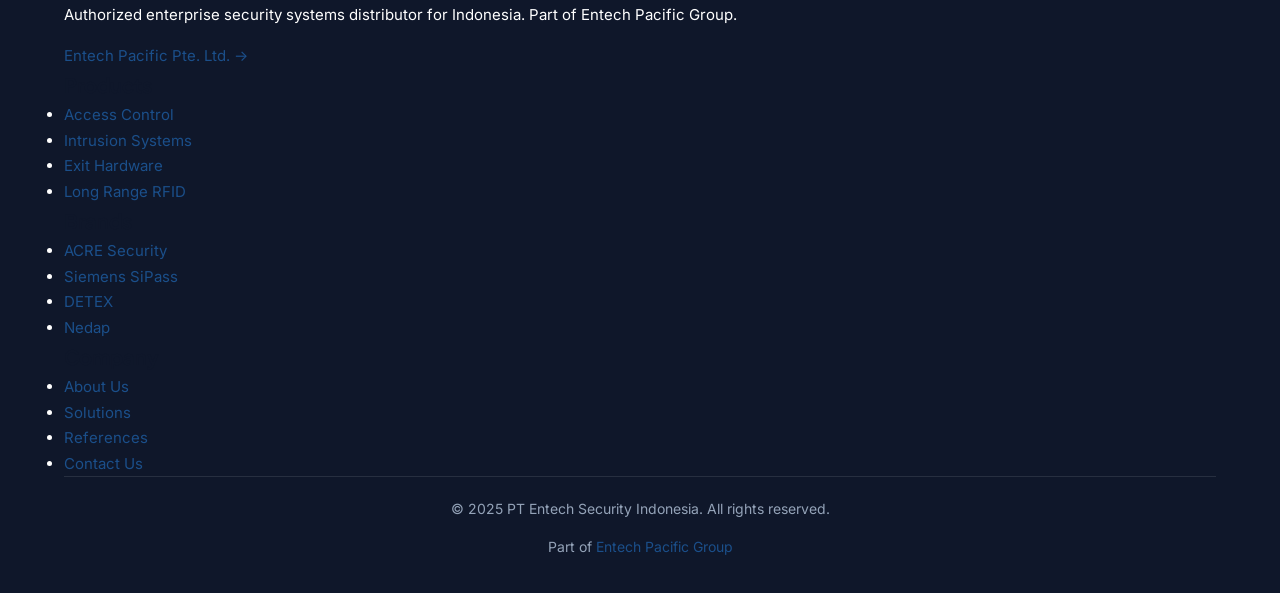
==== commit 241d1652: "fix: align dropdown class names - has-dropdown→nav-dropdown, dropdown→dropdown-menu across all 14 pa" ====
--- a/en/index.html
+++ b/en/index.html
@@ -22,8 +22,8 @@
     </a>
     <ul class="nav-links">
       <li><a href="index.html">Home</a></li>
-      <li class="has-dropdown"><a href="products.html">Products ▾</a>
-        <ul class="dropdown">
+      <li class="nav-dropdown"><a href="products.html" class="dropdown-toggle">Products ▾</a>
+        <ul class="dropdown-menu">
           <li><a href="products.html#access-control">Access Control</a></li>
           <li><a href="products.html#intrusion">Intrusion Systems</a></li>
           <li><a href="products.html#exit-hardware">Exit Hardware</a></li>
--- a/css/style.css
+++ b/css/style.css
@@ -95,6 +95,16 @@
     transition: var(--transition);
 }
 
+.nav-container {
+    display: flex;
+    align-items: center;
+    justify-content: space-between;
+    padding: 16px 24px;
+    max-width: 1200px;
+    margin: 0 auto;
+    position: relative;
+}
+
 .site-header.scrolled {
     box-shadow: var(--shadow-sm);
     border-bottom-color: transparent;
@@ -128,13 +138,13 @@
     justify-content: center;
 }
 
-.navbar-nav {
+.nav-links {
     display: flex;
     list-style: none;
     gap: 32px;
 }
 
-.navbar-nav a {
+.nav-links a {
     color: var(--text-muted);
     font-size: 15px;
     font-weight: 500;
@@ -142,8 +152,8 @@
     position: relative;
 }
 
-.navbar-nav a:hover,
-.navbar-nav a.active {
+.nav-links a:hover,
+.nav-links a.active {
     color: var(--accent);
 }
 
@@ -194,10 +204,37 @@
     color: var(--text-muted);
 }
 
-.hamburger {
+.brand-badge {
+    display: inline-flex;
+    align-items: center;
+    justify-content: center;
+    border: 1px solid var(--border);
+    border-radius: 8px;
+    padding: 8px 18px;
+    font-size: 13px;
+    font-weight: 600;
+    color: var(--text-muted);
+    background: var(--surface);
+    letter-spacing: 0.5px;
+}
+
+.hamburger,
+.nav-hamburger {
     display: none; /* Hidden by default, shown on mobile */
     cursor: pointer;
     padding: 10px;
+    background: none;
+    border: none;
+    flex-direction: column;
+    gap: 5px;
+}
+.nav-hamburger span {
+    display: block;
+    width: 24px;
+    height: 2px;
+    background-color: var(--text);
+    border-radius: 2px;
+    transition: all 0.3s;
 }
 
 /* HERO SECTION (homepage) */
@@ -1141,15 +1178,16 @@
     h2 { font-size: 32px; }
     h3 { font-size: 24px; }
 
-    .navbar-nav, .nav-cta, .lang-switch {
+    .nav-links, .nav-cta {
         display: none;
     }
 
-    .hamburger {
-        display: block;
-    }
-
-    .navbar-menu-mobile {
+    .nav-hamburger {
+        display: flex;
+    }
+
+    /* Mobile nav panel — hidden by default, shown when toggled */
+    .nav-links {
         display: none;
         flex-direction: column;
         background-color: var(--surface);
@@ -1160,26 +1198,25 @@
         border-top: 1px solid var(--border);
         box-shadow: var(--shadow-sm);
         padding: 20px 24px;
-    }
-    .navbar-menu-mobile.open {
+        z-index: 999;
+    }
+    .nav-links.mobile-open {
         display: flex;
     }
-    .navbar-menu-mobile .navbar-nav {
-        display: flex;
-        flex-direction: column;
-        gap: 16px;
-    }
-    .navbar-menu-mobile .navbar-nav a {
-        padding: 10px 0;
+    .nav-links li {
         border-bottom: 1px solid var(--border-light);
+    }
+    .nav-links li:last-child {
+        border-bottom: none;
+    }
+    .nav-links a {
+        display: block;
+        padding: 12px 0;
         color: var(--text);
     }
-    .navbar-menu-mobile .navbar-nav a:last-child {
-        border-bottom: none;
-    }
-    .navbar-menu-mobile .nav-cta {
+    .nav-links .nav-cta {
         display: block;
-        margin-top: 20px;
+        margin-top: 12px;
         text-align: center;
     }
 
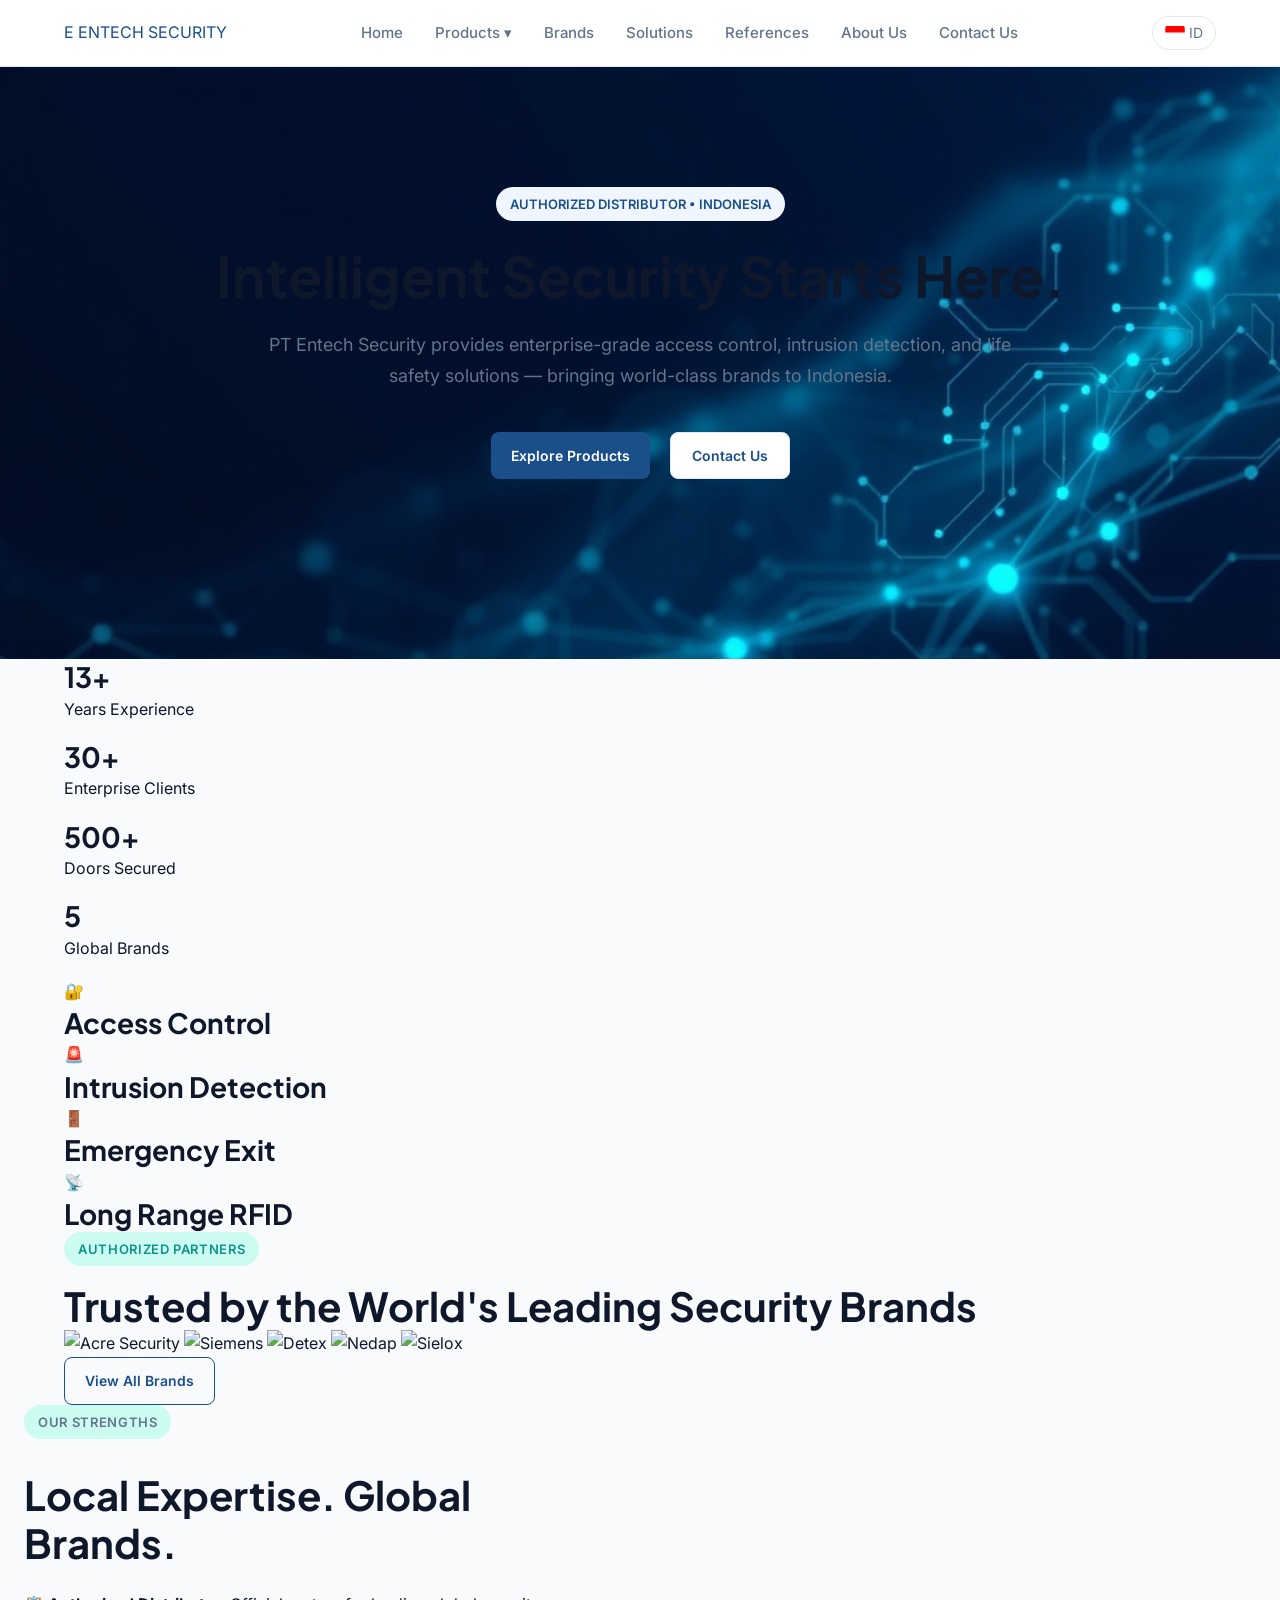
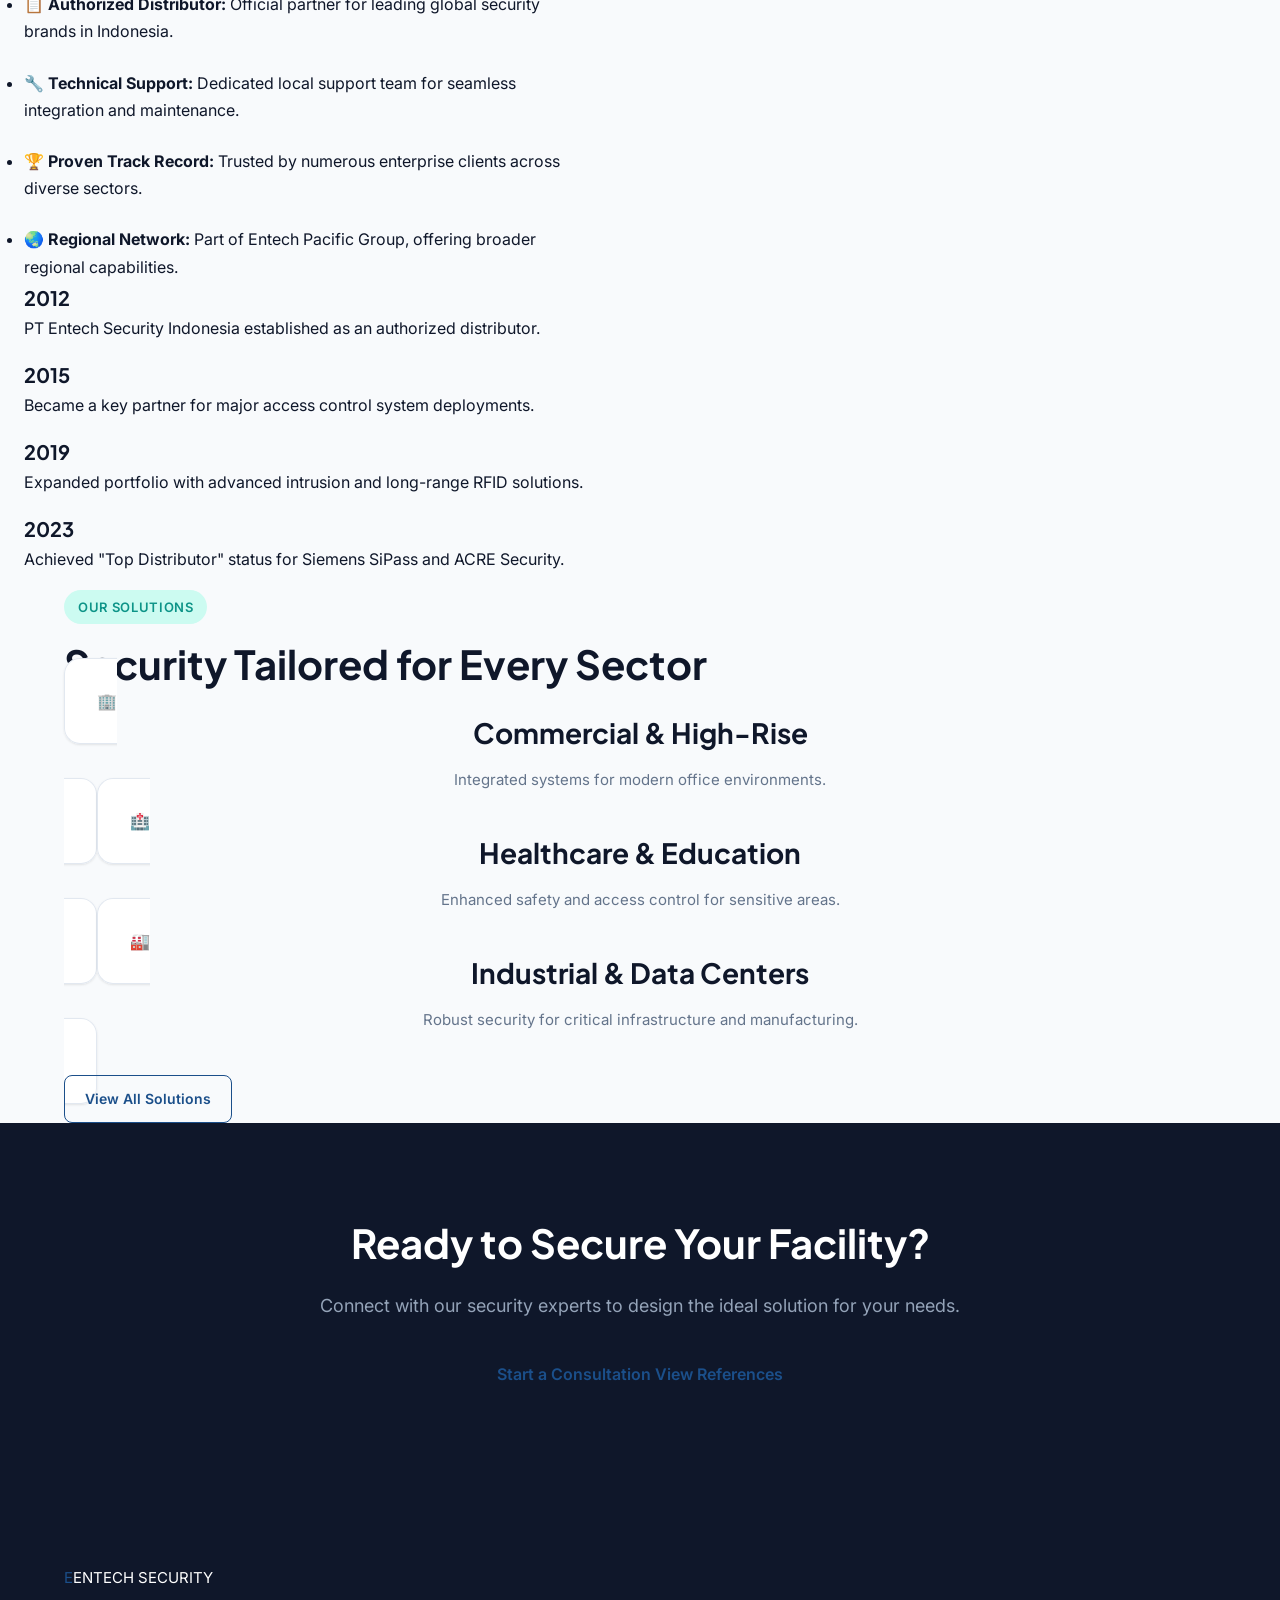
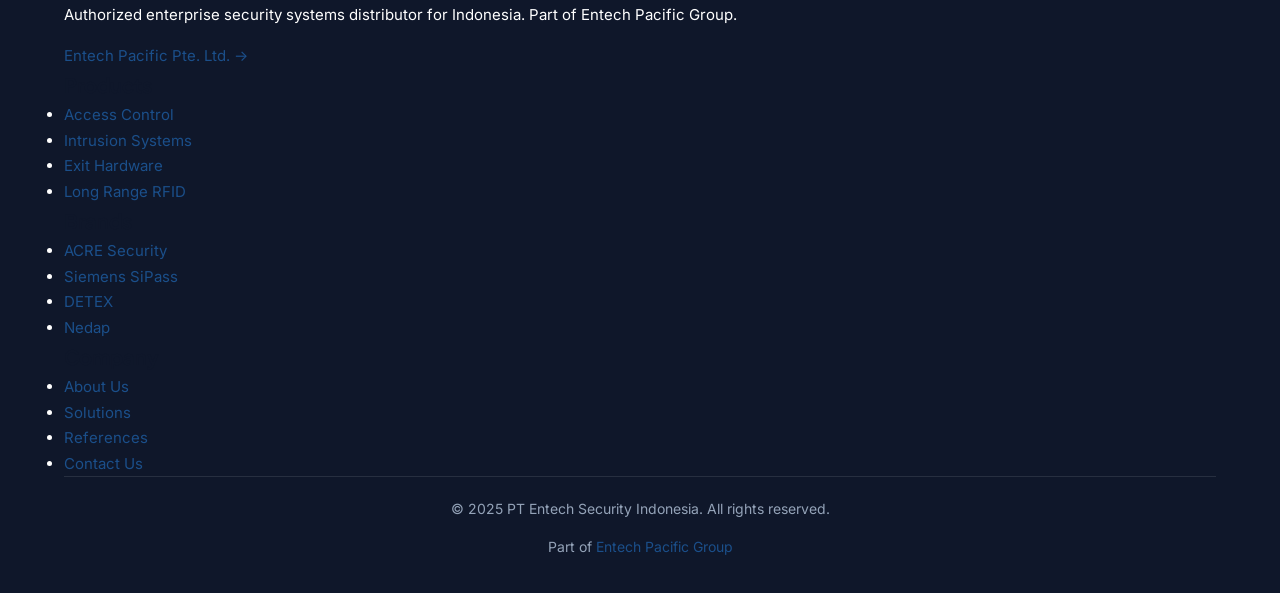
==== commit c53ceabc: "fix: replace emoji flags with proper SVG flag images for lang-switch (Windows compat)" ====
--- a/en/index.html
+++ b/en/index.html
@@ -37,7 +37,7 @@
       <li><a href="about.html">About Us</a></li>
       <li><a href="contact.html" class="nav-cta">Contact Us</a></li>
     </ul>
-    <a href="../index.html" class="lang-switch">🇮🇩 ID</a>
+    <a href="../index.html" class="lang-switch"><img src="../img/flags/id.svg" alt="ID" style="width:20px;height:13px;border-radius:2px;vertical-align:middle;margin-right:4px;">ID</a>
     <button class="nav-hamburger" id="navHamburger" aria-label="Toggle menu"><span></span><span></span><span></span></button>
   </nav>
 </header>
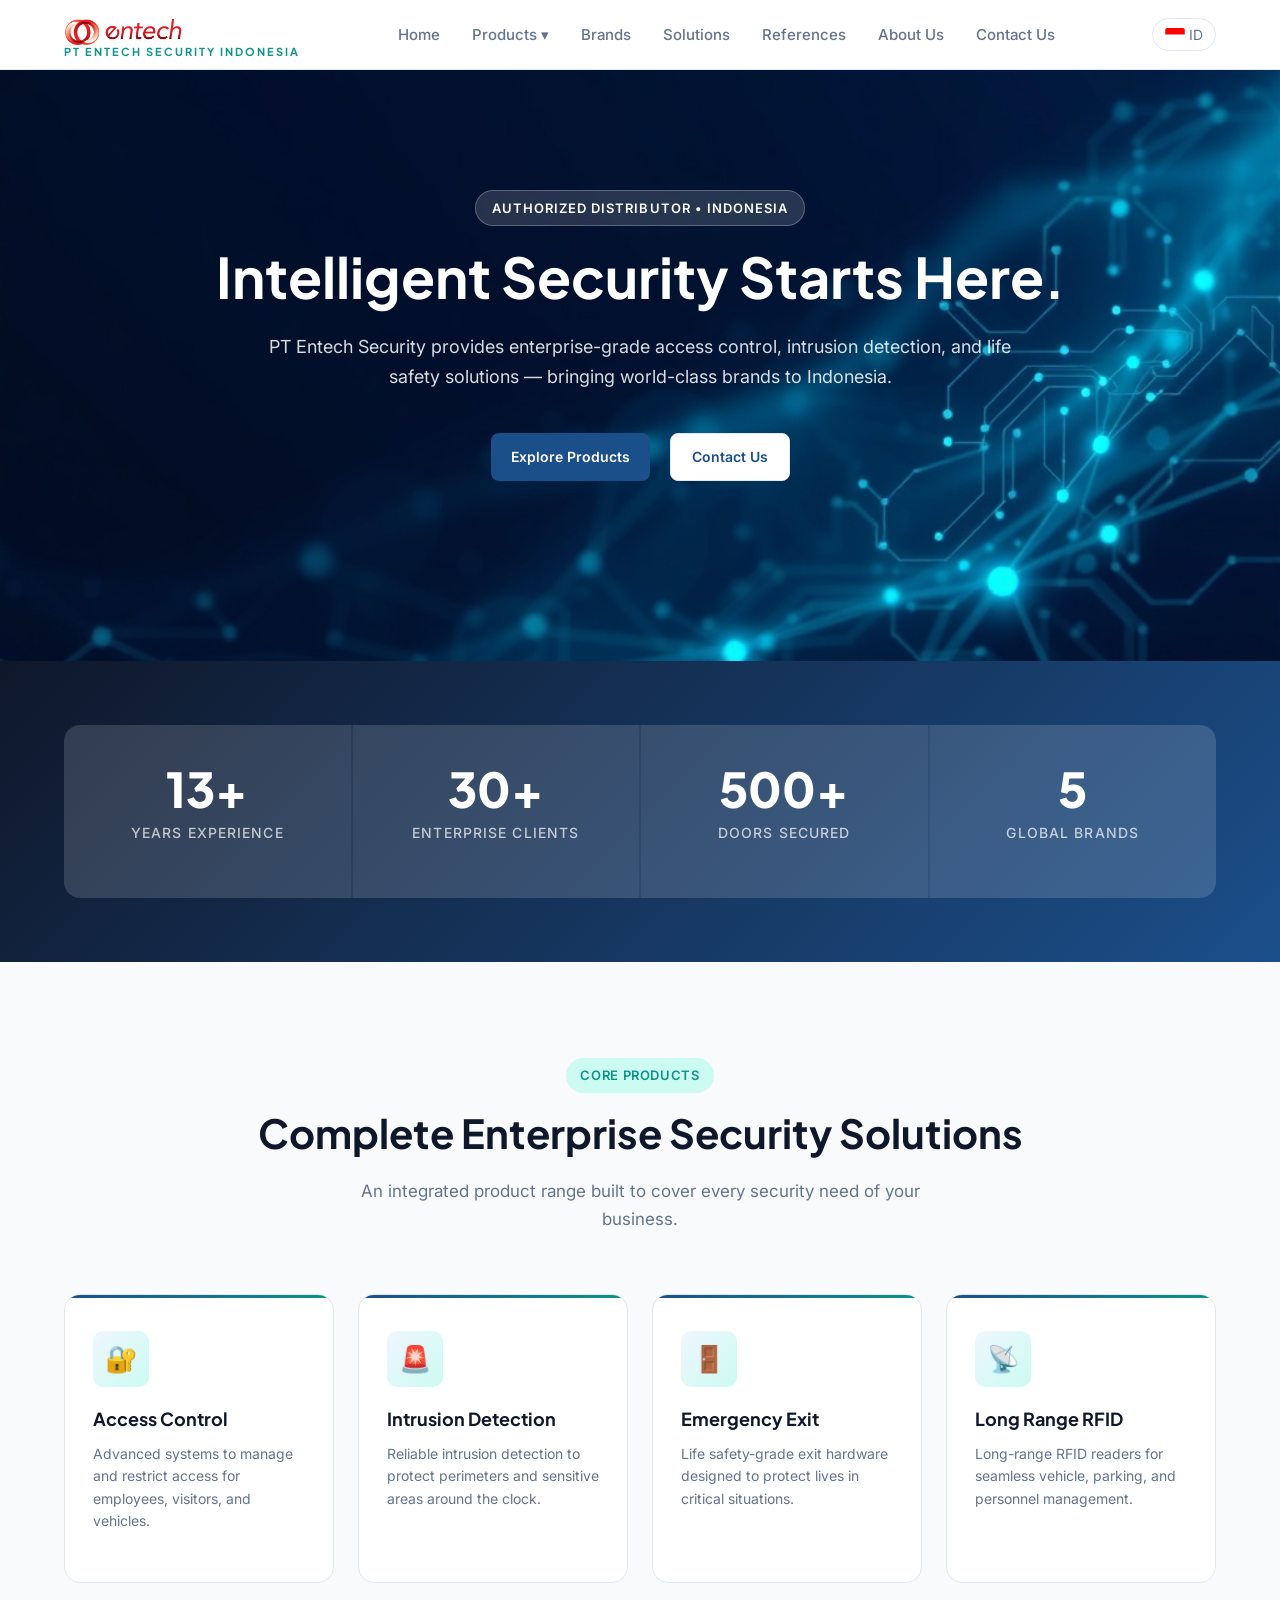
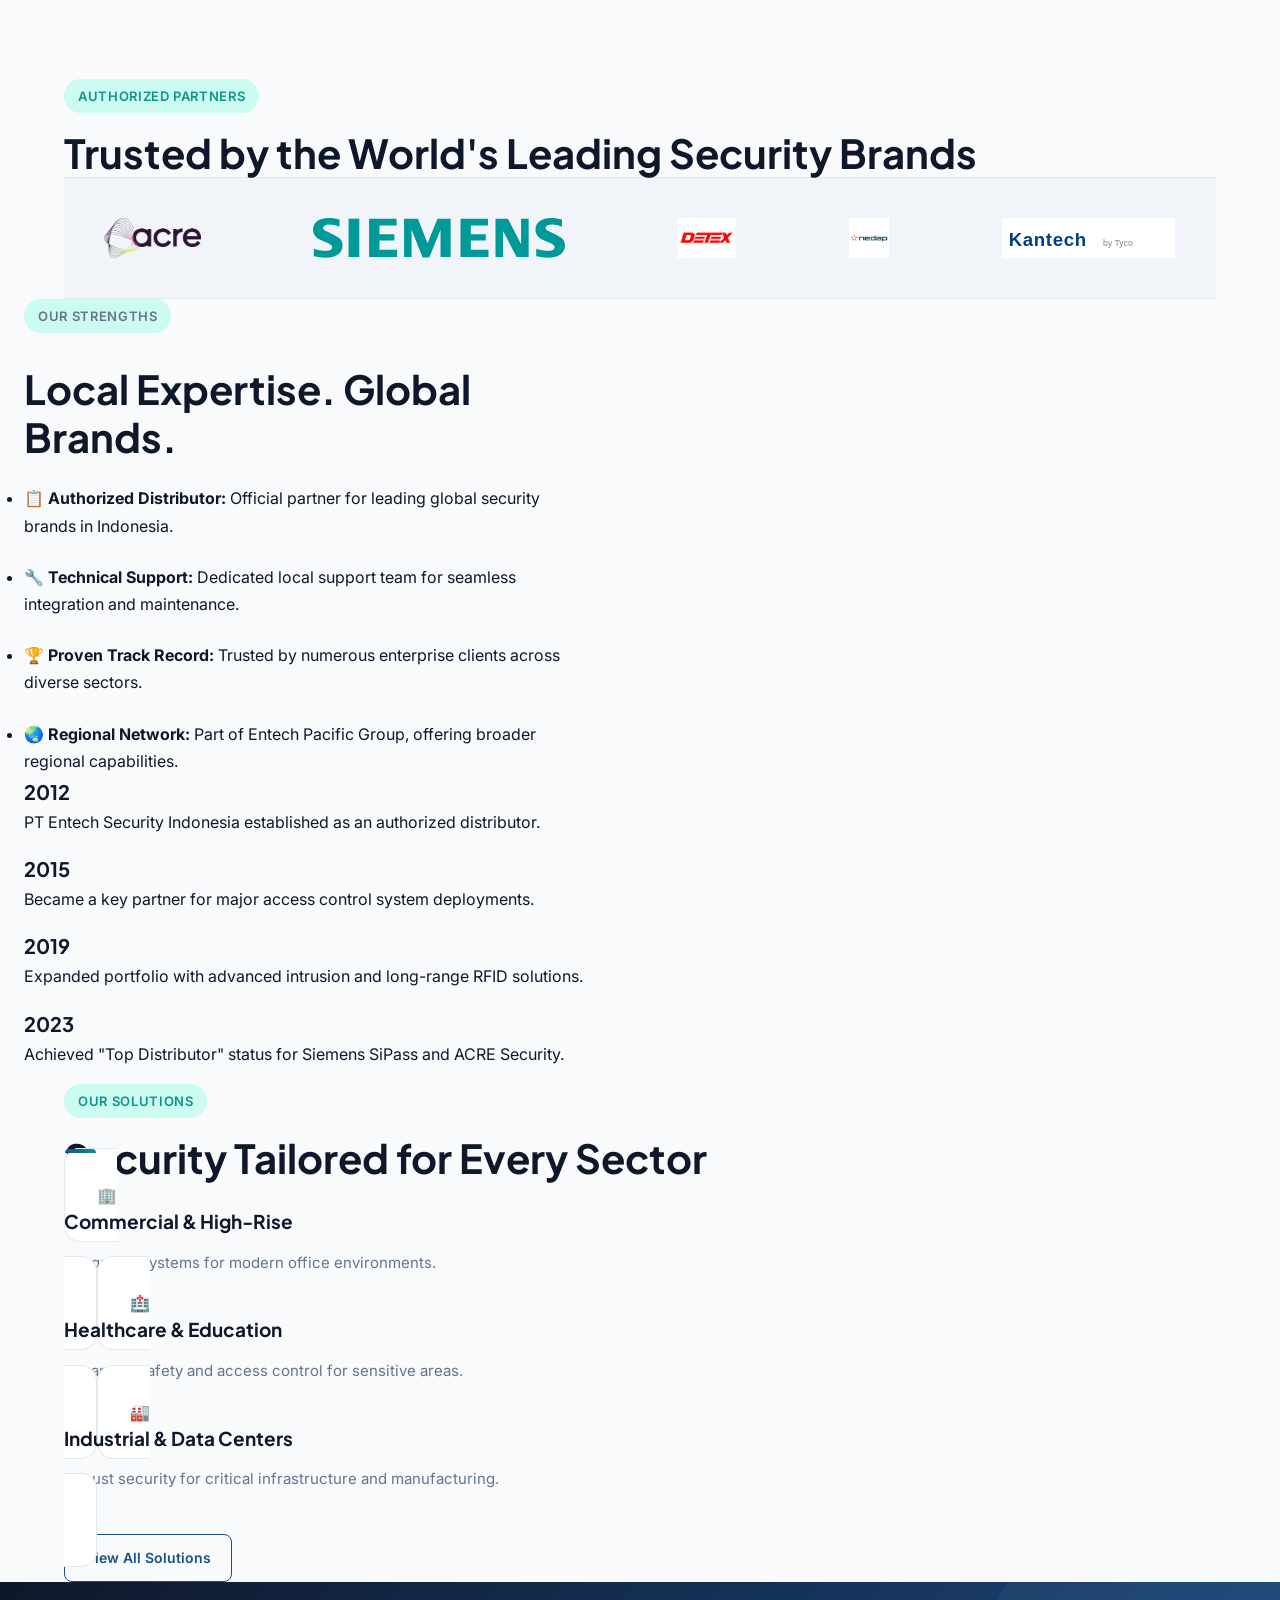
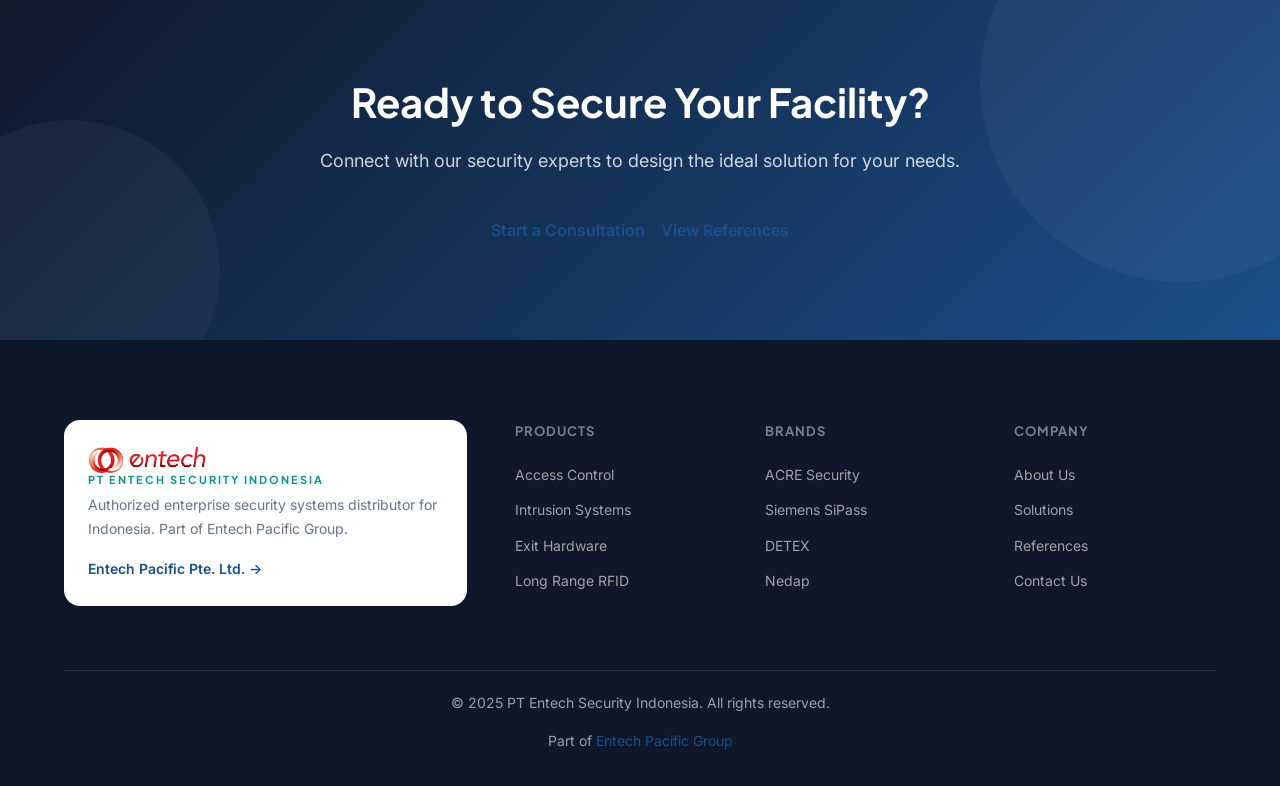
==== commit a40fd333: "change on index for all" ====
--- a/en/index.html
+++ b/en/index.html
@@ -17,8 +17,8 @@
 <header class="site-header" id="site-header">
   <nav class="nav-container">
     <a href="index.html" class="nav-logo">
-      <span class="logo-mark">E</span>
-      <span class="logo-text">ENTECH <span class="logo-sub">SECURITY</span></span>
+      <span class="logo-mark"><img src="../img/logos/entech-logo.jpg" alt="PT Entech Security Indonesia" style="width:auto;height: 30px;"></span>
+      <span class="logo-text"><span class="logo-sub">PT ENTECH SECURITY INDONESIA</span></span>
     </a>
     <ul class="nav-links">
       <li><a href="index.html">Home</a></li>
@@ -55,7 +55,7 @@
     </div>
   </section>
 
-  <section class="stats-section bg-light py-5 fade-in">
+  <section class="stats-section fade-in">
     <div class="container">
       <div class="stats-grid">
         <div class="stat-item">
@@ -78,41 +78,49 @@
     </div>
   </section>
 
-  <section class="features-grid py-5 fade-in">
-    <div class="container">
-      <div class="grid-2x2">
-        <div class="feature-item">
+  <section class="features-section fade-in">
+    <div class="container">
+      <div class="section-header">
+        <span class="section-tag">Core Products</span>
+        <h2>Complete Enterprise Security Solutions</h2>
+        <p>An integrated product range built to cover every security need of your business.</p>
+      </div>
+      <div class="features-grid">
+        <div class="feature-card">
           <span class="feature-icon">🔐</span>
           <h3>Access Control</h3>
-        </div>
-        <div class="feature-item">
+          <p>Advanced systems to manage and restrict access for employees, visitors, and vehicles.</p>
+        </div>
+        <div class="feature-card">
           <span class="feature-icon">🚨</span>
           <h3>Intrusion Detection</h3>
-        </div>
-        <div class="feature-item">
+          <p>Reliable intrusion detection to protect perimeters and sensitive areas around the clock.</p>
+        </div>
+        <div class="feature-card">
           <span class="feature-icon">🚪</span>
           <h3>Emergency Exit</h3>
-        </div>
-        <div class="feature-item">
+          <p>Life safety-grade exit hardware designed to protect lives in critical situations.</p>
+        </div>
+        <div class="feature-card">
           <span class="feature-icon">📡</span>
           <h3>Long Range RFID</h3>
-        </div>
-      </div>
-    </div>
-  </section>
-
-  <section class="brands-section bg-light py-5 fade-in">
-    <div class="container text-center">
-      <p class="section-tag">Authorized Partners</p>
+          <p>Long-range RFID readers for seamless vehicle, parking, and personnel management.</p>
+        </div>
+      </div>
+    </div>
+  </section>
+
+  <section class="brands-section bg-alt">
+    <div class="container fade-in">
+      <span class="section-tag">Authorized Partners</span>
       <h2>Trusted by the World's Leading Security Brands</h2>
-      <div class="brand-logos">
-        <img src="../img/logo-acre.png" alt="Acre Security" />
-        <img src="../img/logo-siemens.png" alt="Siemens" />
-        <img src="../img/logo-detex.png" alt="Detex" />
-        <img src="../img/logo-nedap.png" alt="Nedap" />
-        <img src="../img/logo-sielox.png" alt="Sielox" />
-      </div>
-      <a href="brands.html" class="btn btn-outline mt-4">View All Brands</a>
+      <div class="brands-strip">
+        <img src="../img/logos/acre-logo.png" alt="ACRE Security" style="height:40px;object-fit:contain;" />
+        <img src="../img/logos/siemens-logo.svg" alt="Siemens SiPass" style="height:40px;object-fit:contain;" />
+        <img src="../img/logos/detex-logo.png" alt="DETEX Corporation" style="height:40px;object-fit:contain;" />
+        <img src="../img/logos/nedap-logo.png" alt="Nedap" style="height:40px;object-fit:contain;" />
+        <img src="../img/logos/kantech-logo.svg" alt="Kantech by Tyco" style="height:40px;object-fit:contain;" />
+      </div>
     </div>
   </section>
 
@@ -195,8 +203,8 @@
     <div class="footer-grid">
       <div class="footer-brand">
         <a href="index.html" class="nav-logo" style="margin-bottom:12px;display:inline-flex;">
-          <span class="logo-mark">E</span>
-          <span class="logo-text" style="color:white;">ENTECH <span class="logo-sub">SECURITY</span></span>
+          <span class="logo-mark"><img src="../img/logos/entech-logo.jpg" alt="PT Entech Security Indonesia" style="width:auto;height:30px;"></span>
+          <span class="logo-text"><span class="logo-sub">PT ENTECH SECURITY INDONESIA</span></span>
         </a>
         <p>Authorized enterprise security systems distributor for Indonesia. Part of Entech Pacific Group.</p>
         <a href="https://www.entechpacific.com" target="_blank" rel="noopener" class="footer-link">Entech Pacific Pte. Ltd. →</a>
--- a/css/style.css
+++ b/css/style.css
@@ -110,6 +110,35 @@
     border-bottom-color: transparent;
 }
 
+.nav-logo {
+    display: flex;
+    flex-direction: column;
+    align-items: flex-start;
+    gap: 0;
+    flex-shrink: 0;
+}
+
+.nav-logo img {
+    display: block;
+}
+
+.logo-text {
+    font-family: var(--font-head);
+    font-weight: 700;
+    font-size: 16px;
+    color: var(--white);
+    letter-spacing: 1px;
+}
+
+.logo-sub {
+    color: var(--teal);
+    display: block;
+    font-size: 11px;
+    letter-spacing: 2px;
+    line-height: 1;
+    margin-bottom: -4px;
+}
+
 .navbar {
     display: flex;
     justify-content: space-between;
@@ -244,22 +273,26 @@
     text-align: center;
 }
 
-.hero-badge {
+.hero-badge,
+.section-badge {
     display: inline-flex;
-    background-color: var(--accent-light);
-    color: var(--accent);
-    padding: 6px 14px;
+    background: rgba(255,255,255,0.15);
+    color: var(--white);
+    padding: 6px 16px;
     border-radius: 9999px;
     font-size: 13px;
     font-weight: 600;
     text-transform: uppercase;
-    margin-bottom: 24px;
+    letter-spacing: 0.08em;
+    margin-bottom: 20px;
+    border: 1px solid rgba(255,255,255,0.25);
+    backdrop-filter: blur(4px);
 }
 
 .hero-section h1 {
     font-size: 56px;
     line-height: 1.1;
-    color: var(--text);
+    color: var(--white);
     margin-bottom: 24px;
 }
 
@@ -269,7 +302,7 @@
 
 .hero-section .hero-subtitle {
     font-size: 18px;
-    color: var(--text-muted);
+    color: rgba(255,255,255,0.85);
     max-width: 760px;
     margin-left: auto;
     margin-right: auto;
@@ -419,6 +452,110 @@
     margin-right: auto;
 }
 
+/* FEATURES SECTION */
+.features-section {
+    padding: 96px 0;
+    background: var(--bg);
+}
+
+.features-grid {
+    display: grid;
+    grid-template-columns: repeat(4, 1fr);
+    gap: 24px;
+}
+
+.feature-card {
+    background: var(--white);
+    border: 1px solid var(--border);
+    border-radius: var(--radius-lg);
+    padding: 36px 28px;
+    position: relative;
+    overflow: hidden;
+    transition: var(--transition);
+}
+
+.feature-card::before {
+    content: '';
+    position: absolute;
+    top: 0; left: 0; right: 0;
+    height: 3px;
+    background: linear-gradient(90deg, var(--accent), var(--teal));
+}
+
+.feature-card:hover {
+    box-shadow: var(--shadow-lg);
+    transform: translateY(-6px);
+    border-color: var(--accent-mid);
+}
+
+.feature-icon {
+    width: 56px;
+    height: 56px;
+    background: linear-gradient(135deg, var(--accent-light), var(--teal-light));
+    border-radius: var(--radius);
+    display: flex;
+    align-items: center;
+    justify-content: center;
+    font-size: 26px;
+    margin-bottom: 20px;
+}
+
+.feature-card h3 {
+    font-size: 18px;
+    font-weight: 700;
+    color: var(--text);
+    margin-bottom: 12px;
+}
+
+.feature-card p {
+    font-size: 14px;
+    color: var(--text-muted);
+    line-height: 1.6;
+}
+
+/* STATS SECTION */
+.stats-section {
+    padding: 64px 0;
+    background: linear-gradient(135deg, var(--navy) 0%, var(--accent) 100%);
+}
+
+.stats-grid {
+    display: grid;
+    grid-template-columns: repeat(4, 1fr);
+    gap: 2px;
+    background-color: rgba(255,255,255,0.1);
+    border-radius: var(--radius-lg);
+    overflow: hidden;
+}
+
+.stat-item {
+    background: rgba(255,255,255,0.05);
+    padding: 40px 32px;
+    text-align: center;
+    transition: var(--transition);
+}
+
+.stat-item:hover {
+    background: rgba(255,255,255,0.12);
+}
+
+.stat-item h3 {
+    font-family: var(--font-head);
+    font-size: 48px;
+    font-weight: 800;
+    color: var(--white);
+    line-height: 1;
+    margin-bottom: 8px;
+}
+
+.stat-item p {
+    font-size: 14px;
+    font-weight: 500;
+    color: rgba(255,255,255,0.7);
+    text-transform: uppercase;
+    letter-spacing: 0.08em;
+}
+
 /* BRANDS STRIP */
 .brands-strip {
     background-color: var(--bg-alt);
@@ -708,133 +845,237 @@
 }
 
 /* BRANDS PAGE */
-.brands-grid {
-    display: grid;
-    grid-template-columns: repeat(2, 1fr);
-    gap: 40px;
+.brands-list-section {
+    padding: 80px 0;
+    background: var(--bg-alt);
+}
+
+.brands-list-section .container {
+    display: flex;
+    flex-direction: column;
+    gap: 24px;
 }
 
 .brand-card {
-    background-color: var(--white);
-    border: 1px solid var(--border);
+    background: var(--white);
+    border: 1px solid var(--border);
+    border-radius: var(--radius-lg);
+    padding: 32px;
+    transition: var(--transition);
+    display: flex;
+    gap: 32px;
+    align-items: flex-start;
+    position: relative;
+    overflow: hidden;
+}
+
+.brand-card::before {
+    content: '';
+    position: absolute;
+    left: 0; top: 0; bottom: 0;
+    width: 4px;
+    background: linear-gradient(180deg, var(--accent), var(--teal));
+    border-radius: var(--radius-lg) 0 0 var(--radius-lg);
+}
+
+.brand-card:hover {
+    box-shadow: var(--shadow-lg);
+    transform: translateY(-4px);
+    border-color: var(--accent-mid);
+}
+
+.brand-logo-box {
+    flex-shrink: 0;
+    width: 160px;
+    height: 96px;
+    background: var(--white);
+    border: 1px solid var(--border);
+    border-radius: var(--radius);
+    display: flex;
+    align-items: center;
+    justify-content: center;
+    padding: 16px;
     box-shadow: var(--shadow-sm);
-    border-radius: var(--radius-lg);
-    padding: 40px;
-    transition: var(--transition);
-    display: flex;
-    flex-direction: column;
-}
-
-.brand-card:hover {
-    box-shadow: var(--shadow);
-    transform: translateY(-5px);
-}
-
-.brand-card .brand-logo {
-    margin-bottom: 24px;
-    height: 80px; /* Adjust as needed */
-    display: flex;
-    align-items: center;
-    justify-content: center;
-    font-size: 48px; /* Placeholder for logo */
+}
+
+.brand-logo-box img {
+    max-width: 100%;
+    max-height: 100%;
+    width: auto;
+    height: auto;
+    object-fit: contain;
+}
+
+.brand-logo-box .brand-icon {
+    font-size: 36px;
+    line-height: 1;
+}
+
+.brand-card-content {
+    flex: 1;
+    min-width: 0;
+}
+
+.brand-card-header {
+    display: flex;
+    align-items: center;
+    gap: 10px;
+    margin-bottom: 12px;
+    flex-wrap: wrap;
+}
+
+.brand-card-header h2,
+.brand-card-header h3 {
+    margin: 0;
+    font-size: 20px;
+    font-weight: 700;
     color: var(--text);
-}
-
-.brand-card h3 {
-    margin-bottom: 16px;
-}
-
-.brand-card p {
-    color: var(--text-muted);
-    flex-grow: 1;
-}
-
-.brand-card .product-list ul {
-    list-style: none;
-    margin-top: 24px;
-    display: flex;
-    flex-wrap: wrap;
-    gap: 8px;
-}
-
-.brand-card .product-list li {
-    background-color: var(--bg-alt);
-    color: var(--text-muted);
-    padding: 6px 12px;
+    line-height: 1.3;
+}
+
+.tag-pill {
+    background: var(--accent-light);
+    color: var(--accent);
+    border: 1px solid var(--accent-mid);
+    padding: 3px 12px;
     border-radius: 9999px;
-    font-size: 13px;
-}
-
-.brand-hero-card {
-    background-color: var(--bg-alt);
-    border: 1px solid var(--border);
-    border-radius: var(--radius-xl);
-    padding: 60px;
-    text-align: center;
-    display: flex;
-    flex-direction: column;
-    align-items: center;
-}
-.brand-hero-card .brand-chip {
-    display: inline-flex;
-    background-color: var(--accent-light);
-    color: var(--accent);
-    padding: 8px 16px;
+    font-size: 12px;
+    font-weight: 600;
+    white-space: nowrap;
+}
+
+.brand-card-body p {
+    color: var(--text-muted);
+    font-size: 15px;
+    line-height: 1.7;
+    margin-bottom: 8px;
+}
+
+.brand-products {
+    margin-top: 16px;
+}
+
+.brand-products h4 {
+    font-size: 11px;
+    font-weight: 700;
+    text-transform: uppercase;
+    letter-spacing: 1px;
+    color: var(--text-muted);
+    margin-bottom: 8px;
+}
+
+.product-pill {
+    display: inline-block;
+    background: var(--bg-alt);
+    color: var(--text);
+    border: 1px solid var(--border);
+    padding: 4px 12px;
     border-radius: 9999px;
+    font-size: 12px;
+    font-weight: 500;
+    margin: 0 4px 6px 0;
+}
+
+.brand-card .btn-link {
+    display: inline-block;
+    margin-top: 16px;
+    color: var(--accent);
     font-weight: 600;
     font-size: 14px;
-    margin-bottom: 24px;
-}
-.brand-hero-card h1 {
-    font-size: 48px;
-    margin-bottom: 24px;
-}
-.brand-hero-card p {
-    font-size: 18px;
-    color: var(--text-muted);
-    max-width: 800px;
-    margin-left: auto;
-    margin-right: auto;
+    text-decoration: none;
+    transition: var(--transition);
+}
+
+.brand-card .btn-link:hover {
+    color: var(--teal);
 }
 
 
 /* SOLUTIONS PAGE */
+.solutions-grid-section {
+    padding: 96px 0;
+}
+
 .solutions-grid {
     display: grid;
     grid-template-columns: repeat(3, 1fr);
-    gap: 32px;
+    gap: 28px;
+}
+
+.solutions-grid.two-col {
+    grid-template-columns: repeat(2, 1fr);
 }
 
 .solution-card {
     background-color: var(--white);
     border: 1px solid var(--border);
-    box-shadow: var(--shadow-sm);
     border-radius: var(--radius-lg);
-    padding: 32px;
-    text-align: center;
+    padding: 36px 32px;
     transition: var(--transition);
+    position: relative;
+    overflow: hidden;
+}
+
+.solution-card::before {
+    content: '';
+    position: absolute;
+    top: 0; left: 0; right: 0;
+    height: 4px;
+    background: linear-gradient(90deg, var(--accent), var(--teal));
+    border-radius: var(--radius-lg) var(--radius-lg) 0 0;
 }
 
 .solution-card:hover {
-    box-shadow: var(--shadow);
-    transform: translateY(-5px);
-}
-
-.solution-card .icon-header {
-    width: 72px;
-    height: 72px;
-    background-color: var(--accent-light);
-    color: var(--accent);
+    box-shadow: var(--shadow-lg);
+    transform: translateY(-6px);
+    border-color: var(--accent-mid);
+}
+
+.icon-square {
+    width: 56px;
+    height: 56px;
     border-radius: var(--radius);
-    display: inline-flex;
+    display: flex;
     align-items: center;
     justify-content: center;
-    font-size: 36px;
-    margin-bottom: 24px;
+    margin-bottom: 20px;
+}
+
+.accent-light-bg {
+    background: linear-gradient(135deg, var(--accent-light), var(--teal-light));
 }
 
 .solution-card h3 {
+    font-size: 19px;
+    font-weight: 700;
+    color: var(--text);
     margin-bottom: 16px;
+}
+
+.solution-card ul {
+    list-style: none;
+    padding: 0;
+    margin: 0;
+    display: flex;
+    flex-direction: column;
+    gap: 10px;
+}
+
+.solution-card ul li {
+    font-size: 14px;
+    color: var(--text-muted);
+    padding-left: 20px;
+    position: relative;
+    line-height: 1.5;
+}
+
+.solution-card ul li::before {
+    content: '→';
+    position: absolute;
+    left: 0;
+    color: var(--teal);
+    font-weight: 600;
+    font-size: 13px;
 }
 
 .solution-card p {
@@ -969,44 +1210,78 @@
 
 /* CTA SECTION */
 .cta-section {
-    background-color: var(--navy);
+    background: linear-gradient(135deg, var(--navy) 0%, var(--accent) 100%);
     padding: 96px 0;
     text-align: center;
     color: var(--white);
+    position: relative;
+    overflow: hidden;
+}
+
+.cta-section::before {
+    content: '';
+    position: absolute;
+    top: -100px; right: -100px;
+    width: 400px; height: 400px;
+    border-radius: 50%;
+    background: rgba(255,255,255,0.04);
+    pointer-events: none;
+}
+
+.cta-section::after {
+    content: '';
+    position: absolute;
+    bottom: -80px; left: -80px;
+    width: 300px; height: 300px;
+    border-radius: 50%;
+    background: rgba(255,255,255,0.04);
+    pointer-events: none;
 }
 
 .cta-section h2 {
     color: var(--white);
-    margin-bottom: 24px;
+    margin-bottom: 20px;
+    font-size: 40px;
+    position: relative;
 }
 
 .cta-section p {
-    color: var(--text-light);
+    color: rgba(255,255,255,0.8);
     font-size: 18px;
-    max-width: 700px;
+    max-width: 640px;
     margin-left: auto;
     margin-right: auto;
     margin-bottom: 40px;
-}
-
+    position: relative;
+}
+
+.cta-actions,
 .cta-section .btn-group {
     display: flex;
     justify-content: center;
-    gap: 20px;
+    gap: 16px;
+    position: relative;
 }
 
 .cta-section .btn-primary {
-    background-color: var(--accent);
-    color: var(--white);
+    background-color: var(--white);
+    color: var(--accent);
+    font-weight: 700;
+}
+
+.cta-section .btn-primary:hover {
+    background-color: var(--bg);
 }
 
 .cta-section .btn-secondary {
     background-color: transparent;
-    border-color: var(--text-light);
+    border: 2px solid rgba(255,255,255,0.5);
     color: var(--white);
 }
+
 .cta-section .btn-secondary:hover {
     border-color: var(--white);
+    background-color: rgba(255,255,255,0.08);
 }
 
 /* FOOTER */
@@ -1084,6 +1359,72 @@
     font-size: 14px;
 }
 
+.footer-grid {
+    display: grid;
+    grid-template-columns: 2fr 1fr 1fr 1fr;
+    gap: 48px;
+    margin-bottom: 64px;
+}
+
+.footer-brand {
+    background: var(--white);
+    border-radius: var(--radius-lg);
+    padding: 24px;
+}
+
+.footer-brand p {
+    font-size: 14px;
+    color: var(--text-muted);
+    line-height: 1.7;
+    margin-bottom: 16px;
+}
+
+.site-footer .footer-brand .logo-text {
+    color: var(--text);
+}
+
+.site-footer .footer-brand .logo-sub {
+    color: var(--teal);
+}
+
+.footer-link {
+    font-size: 14px;
+    font-weight: 600;
+    color: var(--accent);
+    text-decoration: none;
+    transition: var(--transition);
+}
+
+.footer-link:hover {
+    color: var(--teal);
+}
+
+.site-footer h4 {
+    font-size: 13px;
+    font-weight: 700;
+    letter-spacing: 1px;
+    text-transform: uppercase;
+    color: rgba(255,255,255,0.45);
+    margin-bottom: 20px;
+}
+
+.footer-grid > div > ul {
+    list-style: none;
+    display: flex;
+    flex-direction: column;
+    gap: 10px;
+}
+
+.footer-grid > div > ul li a {
+    font-size: 14px;
+    color: rgba(255,255,255,0.6);
+    transition: var(--transition);
+}
+
+.footer-grid > div > ul li a:hover {
+    color: var(--teal);
+}
+
 /* TEAM CARDS */
 .team-grid {
     display: grid;
@@ -1177,6 +1518,18 @@
     h1 { font-size: 44px; }
     h2 { font-size: 32px; }
     h3 { font-size: 24px; }
+
+    .features-grid {
+        grid-template-columns: repeat(2, 1fr);
+    }
+
+    .stats-grid {
+        grid-template-columns: repeat(2, 1fr);
+    }
+
+    .stat-item h3 {
+        font-size: 36px;
+    }
 
     .nav-links, .nav-cta {
         display: none;
@@ -1246,6 +1599,7 @@
     .ref-grid,
     .brands-grid,
     .solutions-grid,
+    .solutions-grid.two-col,
     .contact-grid,
     .team-grid {
         grid-template-columns: 1fr;
@@ -1258,6 +1612,13 @@
     .footer-main {
         grid-template-columns: 1fr;
         text-align: center;
+    }
+    .footer-grid {
+        grid-template-columns: 1fr 1fr;
+        gap: 24px;
+    }
+    .footer-brand {
+        grid-column: 1 / -1;
     }
     .footer-main .footer-col {
         margin-bottom: 30px;
@@ -1283,6 +1644,14 @@
     }
     .product-section-header .icon-wrap {
         margin-bottom: 20px;
+    }
+
+    .brand-card {
+        flex-direction: column;
+    }
+    .brand-logo-box {
+        width: 100%;
+        height: 80px;
     }
 }
 
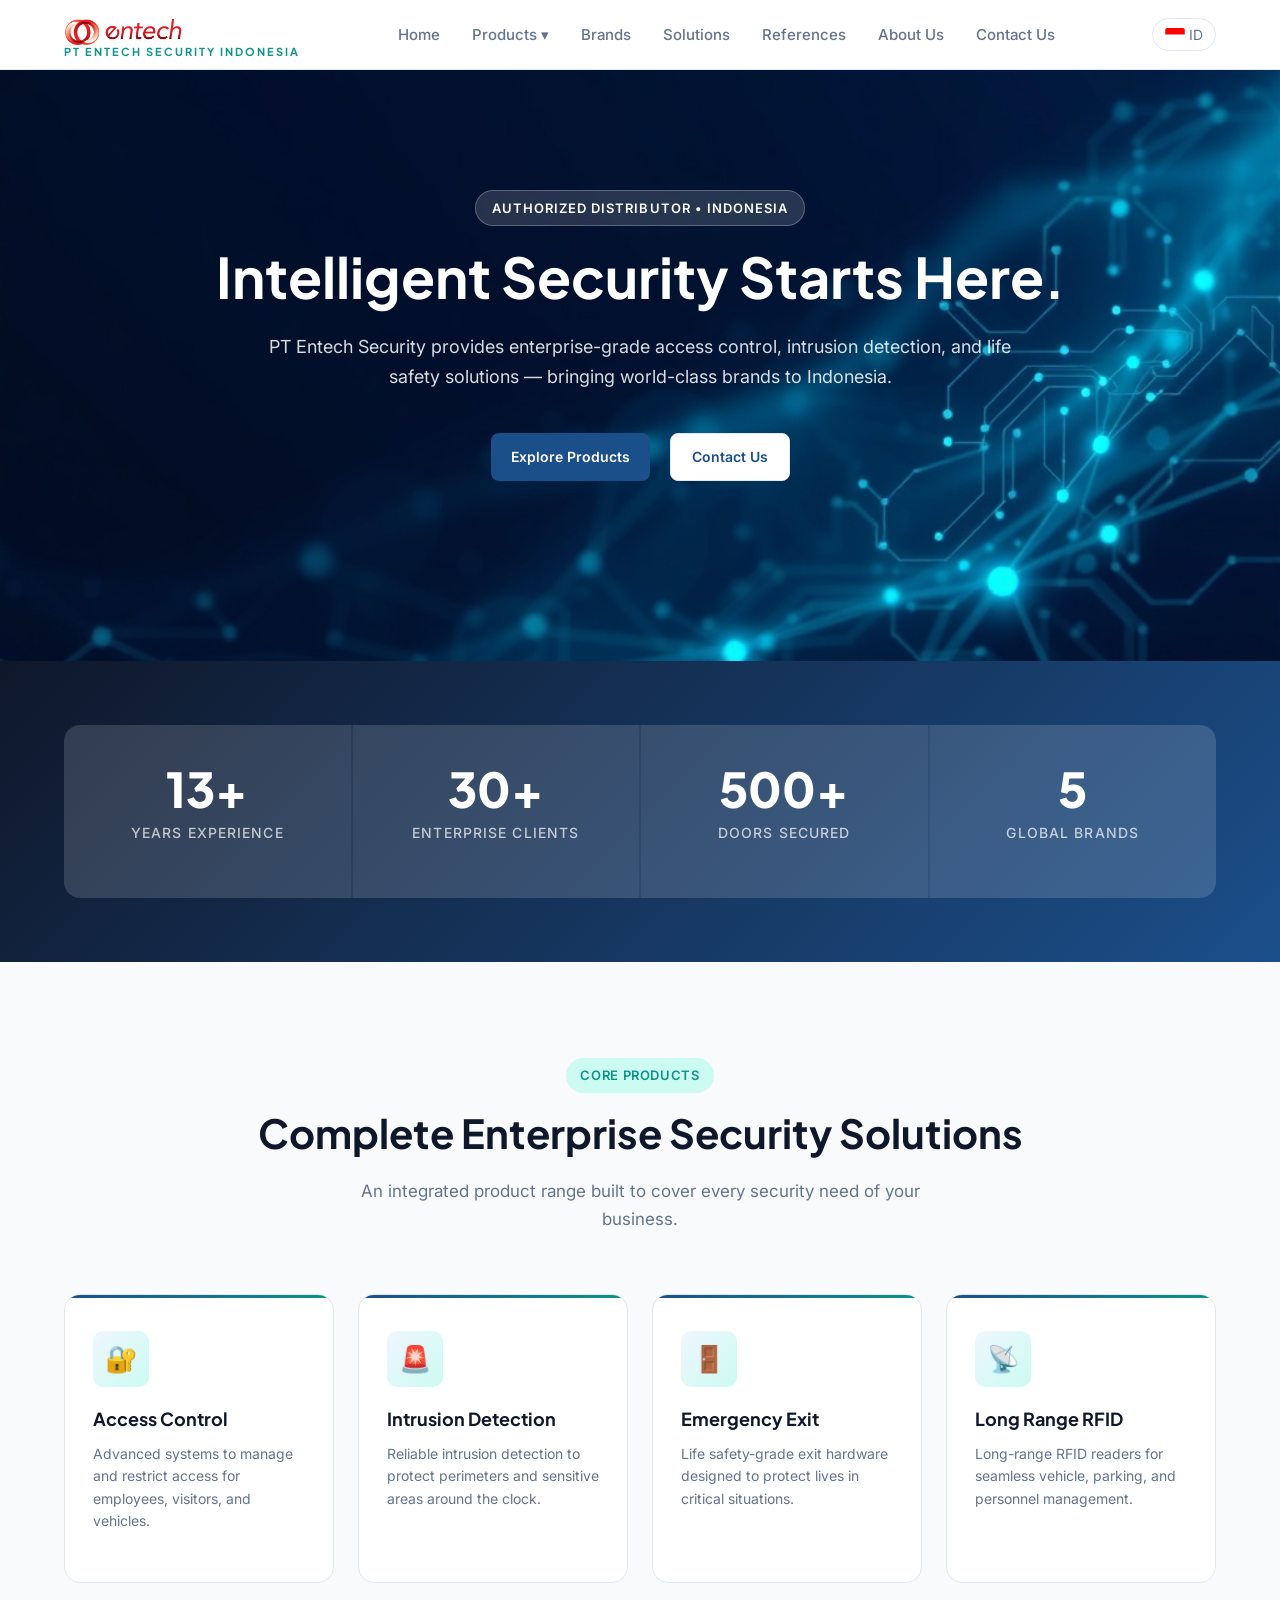
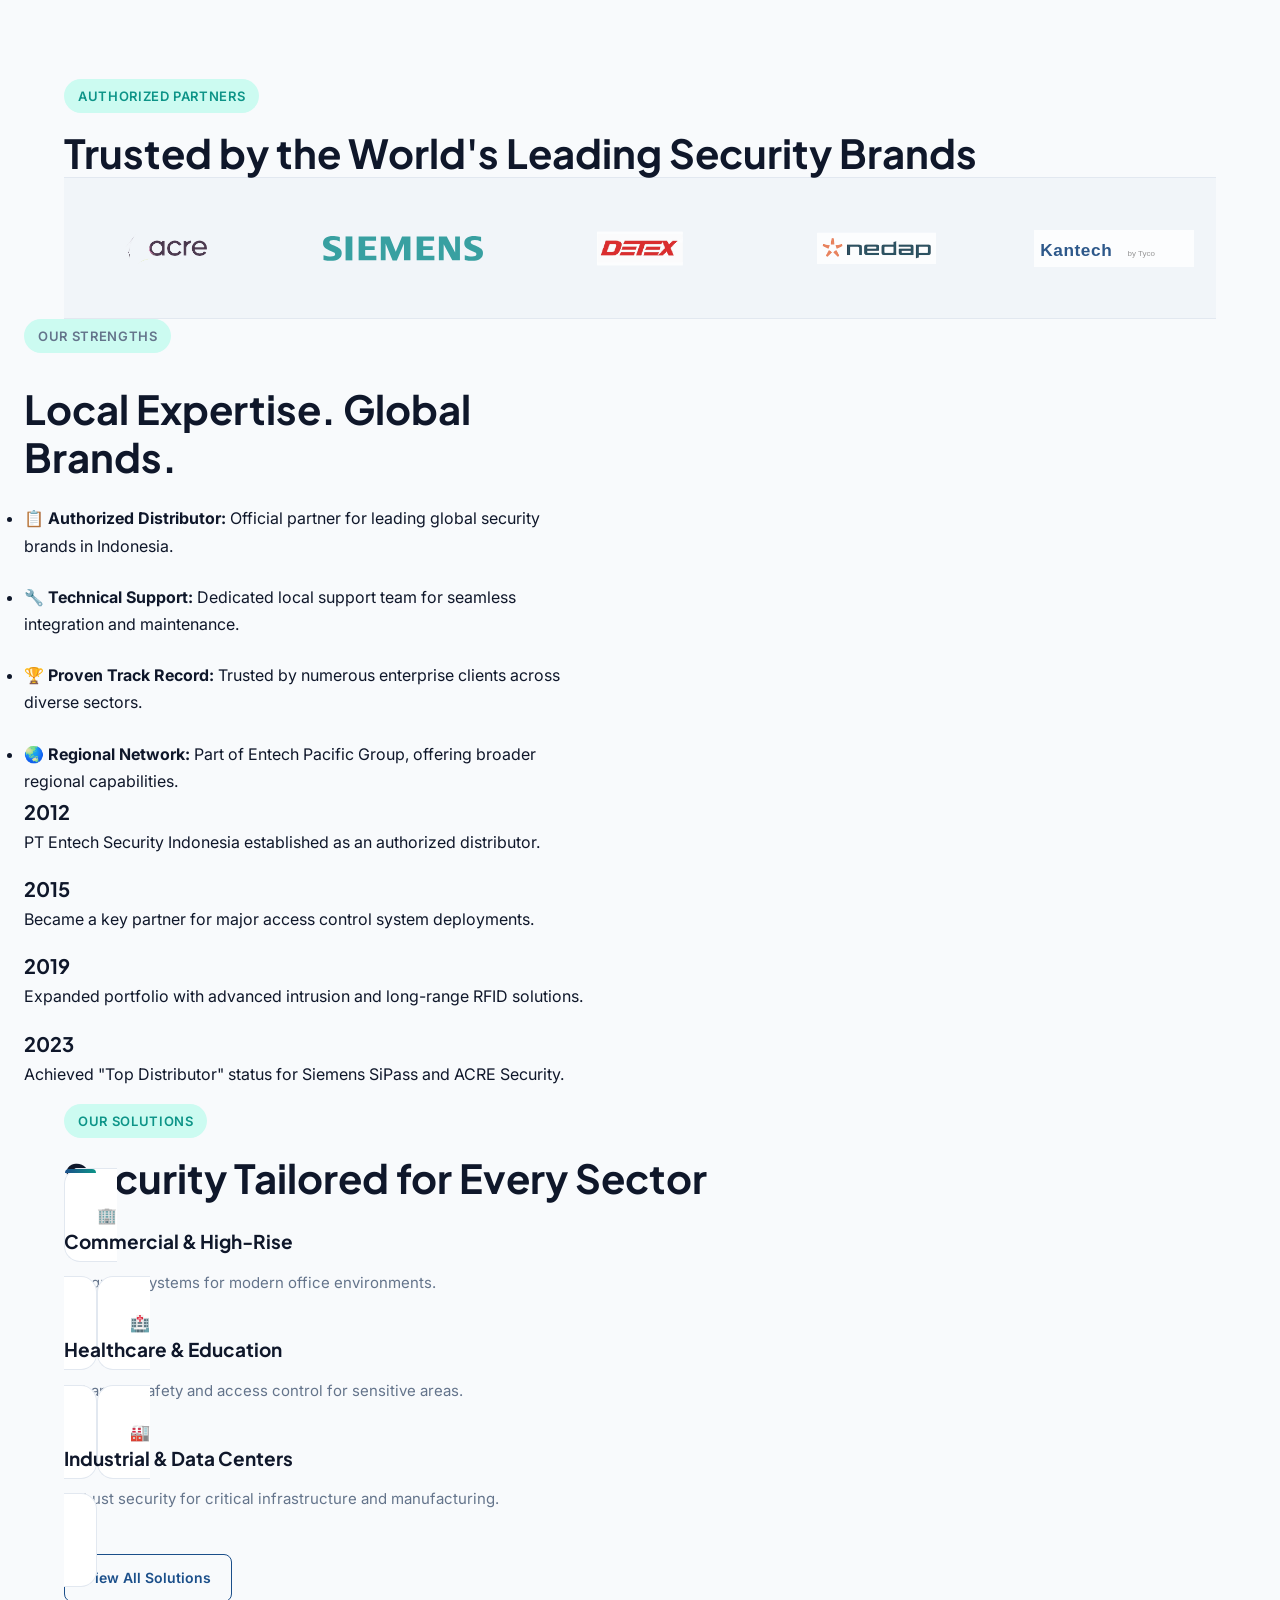
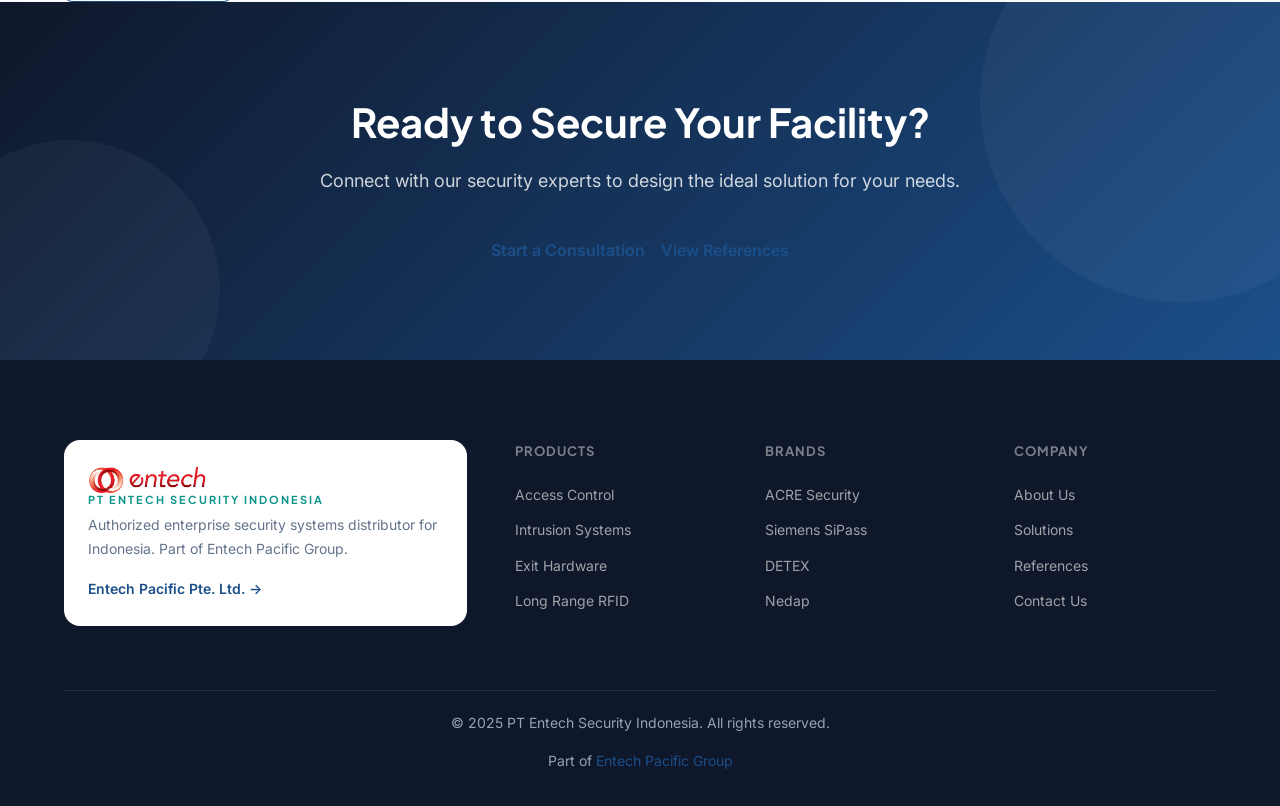
==== commit 9fa52cc4: "fix: uniform brand logos - 300x100 cropped PNGs, CSS width:160px height:60px object-fit:contain" ====
--- a/en/index.html
+++ b/en/index.html
@@ -115,11 +115,11 @@
       <span class="section-tag">Authorized Partners</span>
       <h2>Trusted by the World's Leading Security Brands</h2>
       <div class="brands-strip">
-        <img src="../img/logos/acre-logo.png" alt="ACRE Security" style="height:40px;object-fit:contain;" />
-        <img src="../img/logos/siemens-logo.svg" alt="Siemens SiPass" style="height:40px;object-fit:contain;" />
-        <img src="../img/logos/detex-logo.png" alt="DETEX Corporation" style="height:40px;object-fit:contain;" />
-        <img src="../img/logos/nedap-logo.png" alt="Nedap" style="height:40px;object-fit:contain;" />
-        <img src="../img/logos/kantech-logo.svg" alt="Kantech by Tyco" style="height:40px;object-fit:contain;" />
+        <img src="../img/logos/acre-logo.png" alt="ACRE Security"  />
+        <img src="../img/logos/siemens-logo.svg" alt="Siemens SiPass"  />
+        <img src="../img/logos/detex-logo.png" alt="DETEX Corporation"  />
+        <img src="../img/logos/nedap-logo.png" alt="Nedap"  />
+        <img src="../img/logos/kantech-logo.svg" alt="Kantech by Tyco"  />
       </div>
     </div>
   </section>
--- a/css/style.css
+++ b/css/style.css
@@ -569,6 +569,21 @@
     gap: 32px;
 }
 
+.brands-strip img {
+    height: 60px;
+    width: 160px;
+    object-fit: contain;
+    object-position: center;
+    filter: grayscale(20%);
+    opacity: 0.85;
+    transition: var(--transition);
+}
+
+.brands-strip img:hover {
+    filter: grayscale(0%);
+    opacity: 1;
+}
+
 .brand-logo-placeholder {
     display: inline-flex;
     align-items: center;
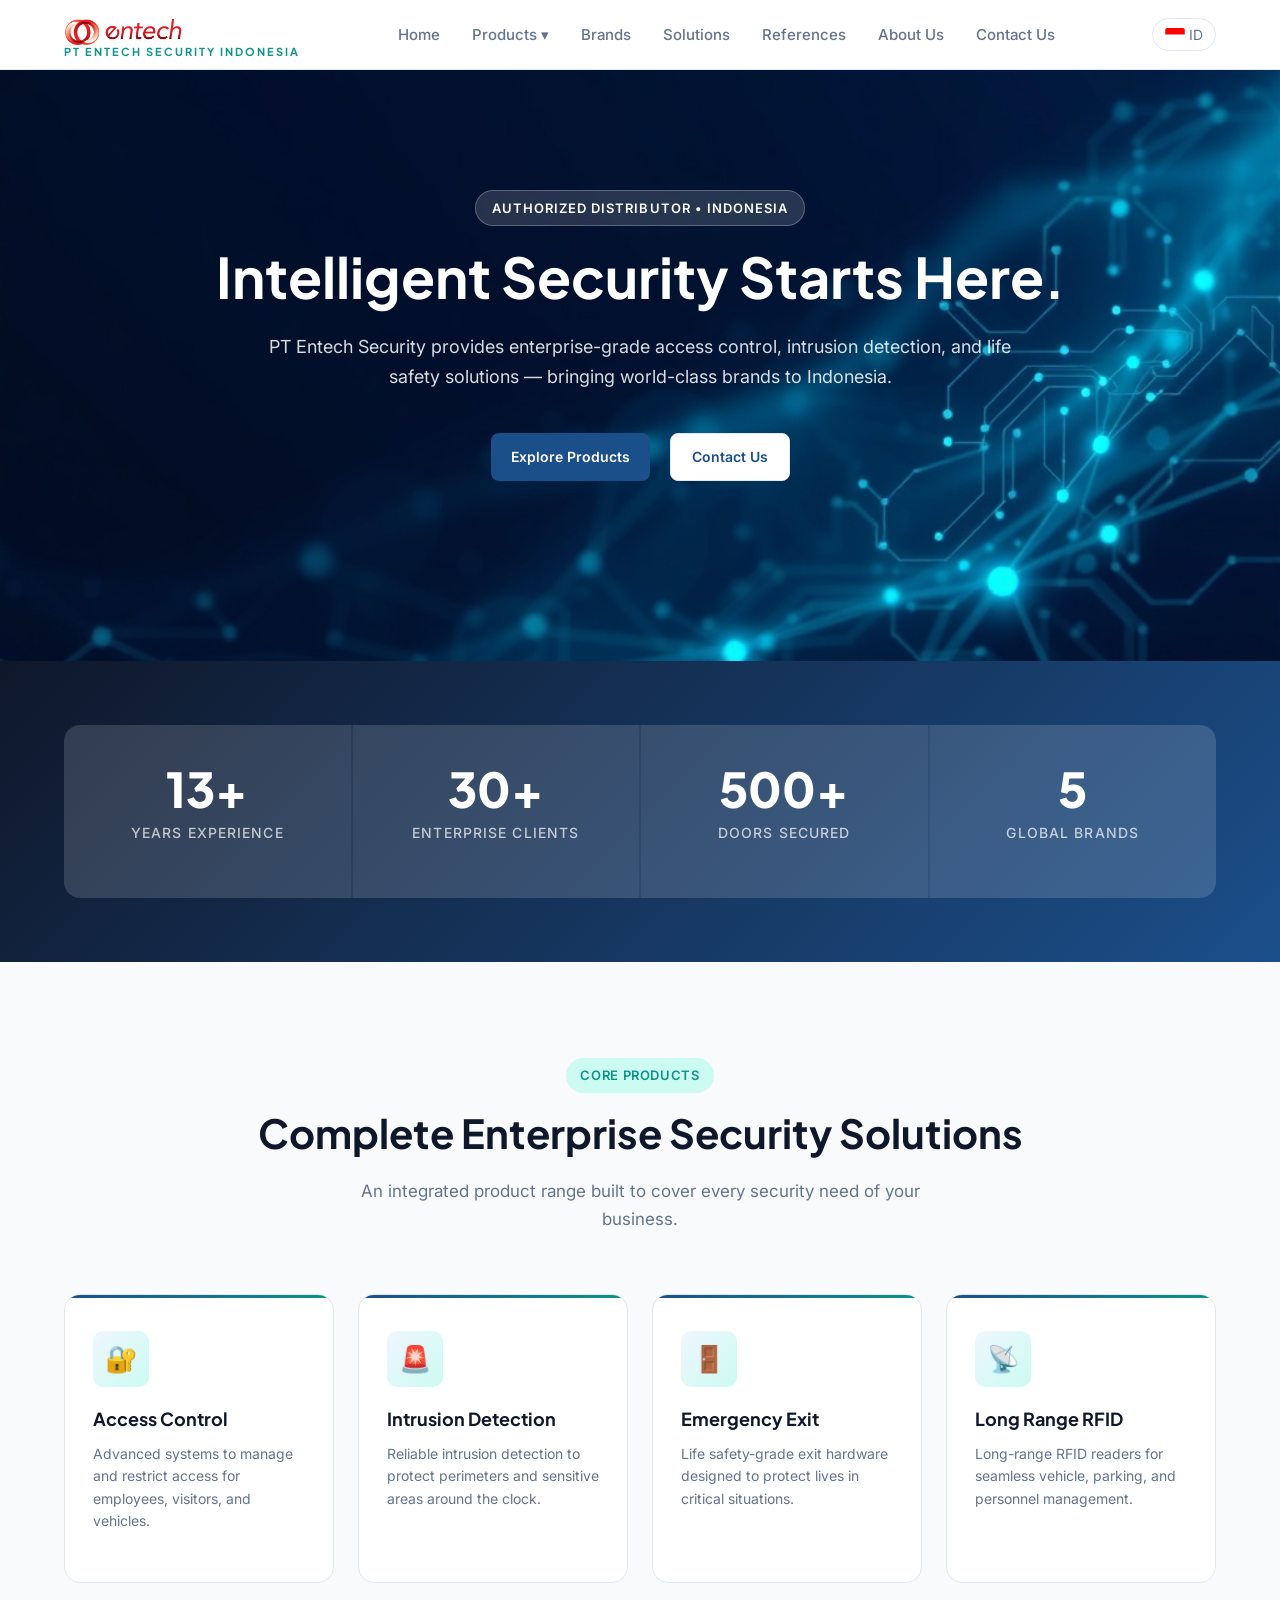
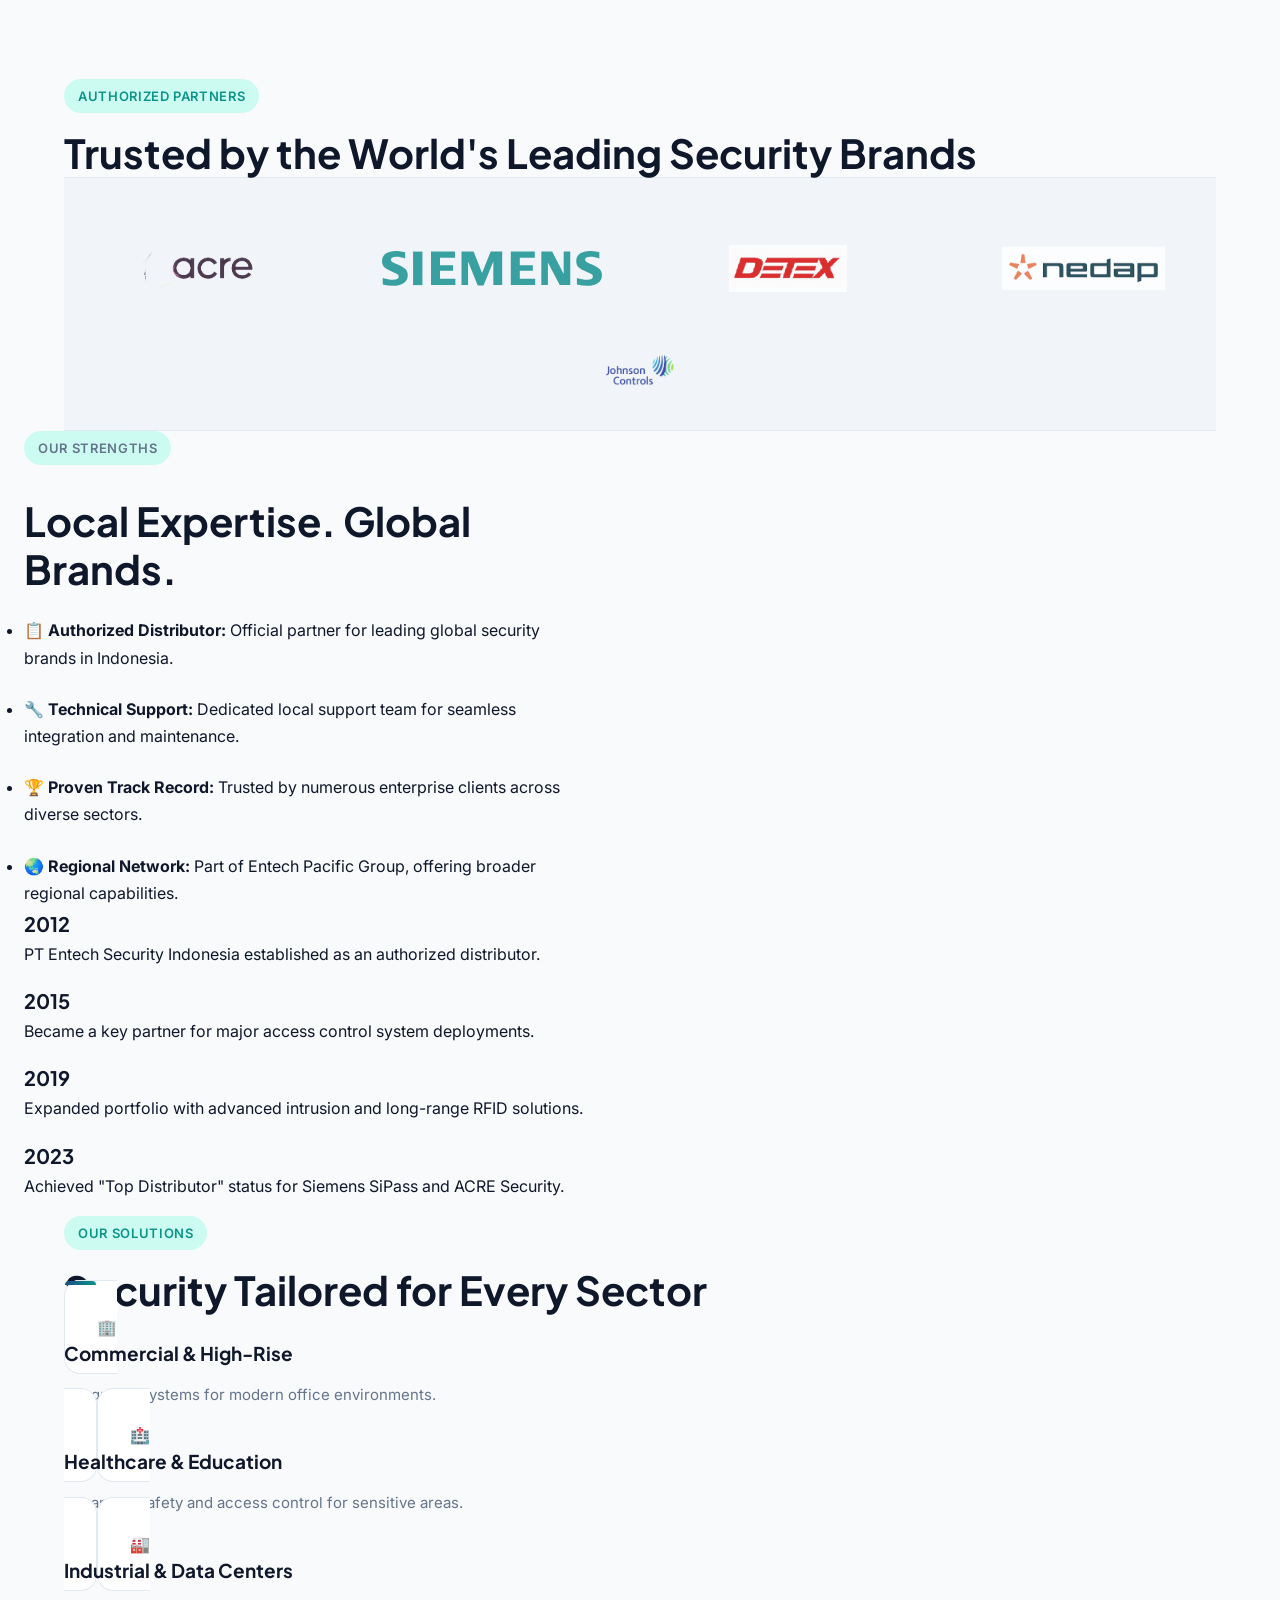
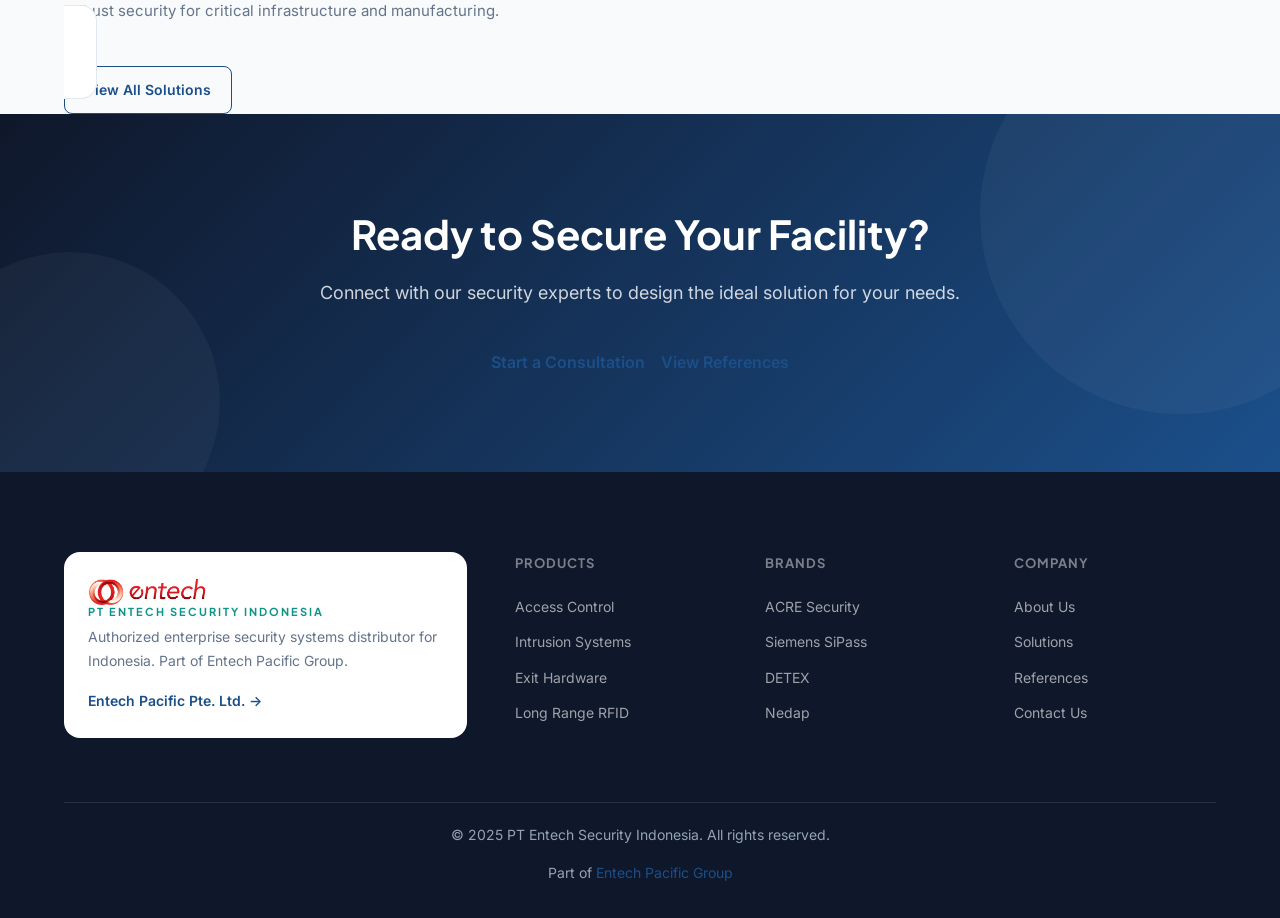
==== commit df62b142: "change from Kantech to Johnson Control" ====
--- a/en/index.html
+++ b/en/index.html
@@ -119,7 +119,7 @@
         <img src="../img/logos/siemens-logo.svg" alt="Siemens SiPass"  />
         <img src="../img/logos/detex-logo.png" alt="DETEX Corporation"  />
         <img src="../img/logos/nedap-logo.png" alt="Nedap"  />
-        <img src="../img/logos/kantech-logo.svg" alt="Kantech by Tyco"  />
+        <img src="../img/logos/jci-logo.png" alt="Johnson Controls" style="height:40px;object-fit:contain;" />
       </div>
     </div>
   </section>
--- a/css/style.css
+++ b/css/style.css
@@ -570,8 +570,8 @@
 }
 
 .brands-strip img {
-    height: 60px;
-    width: 160px;
+    height: 100px;
+    width: 220px;
     object-fit: contain;
     object-position: center;
     filter: grayscale(20%);
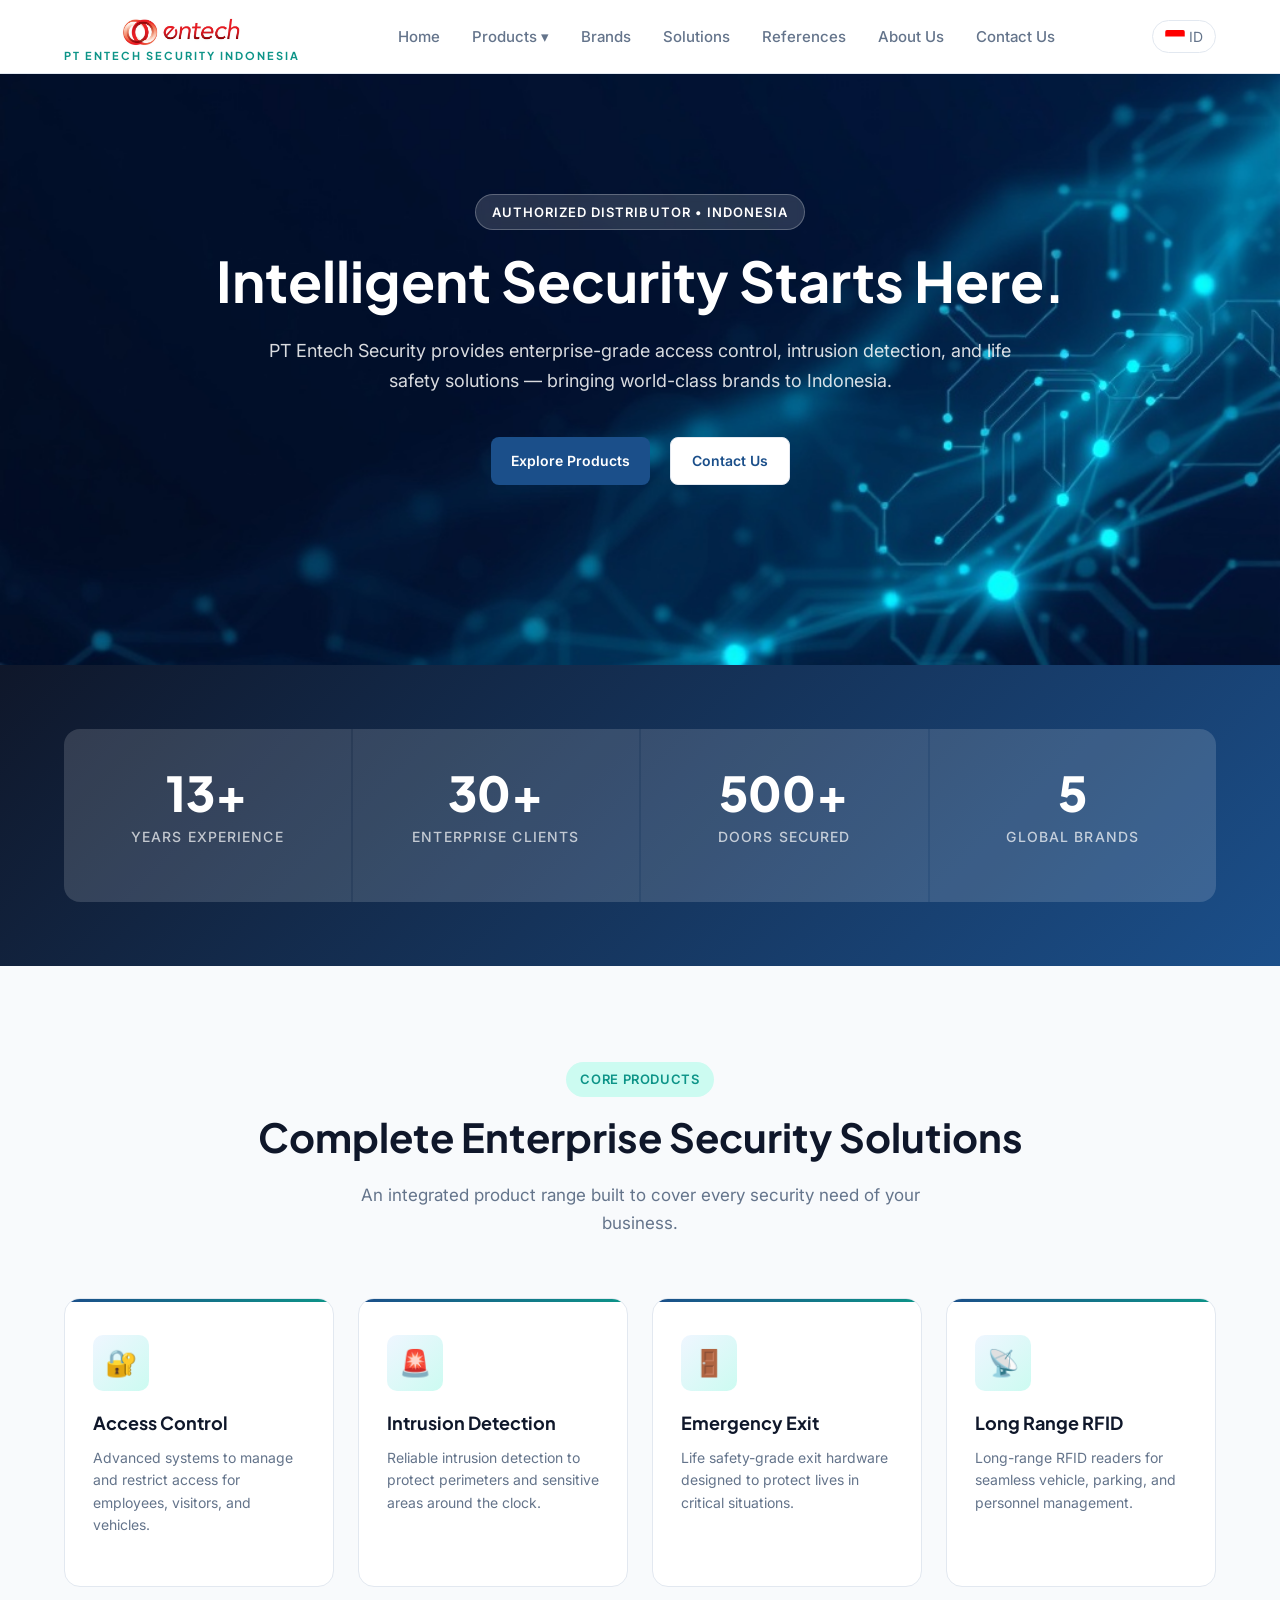
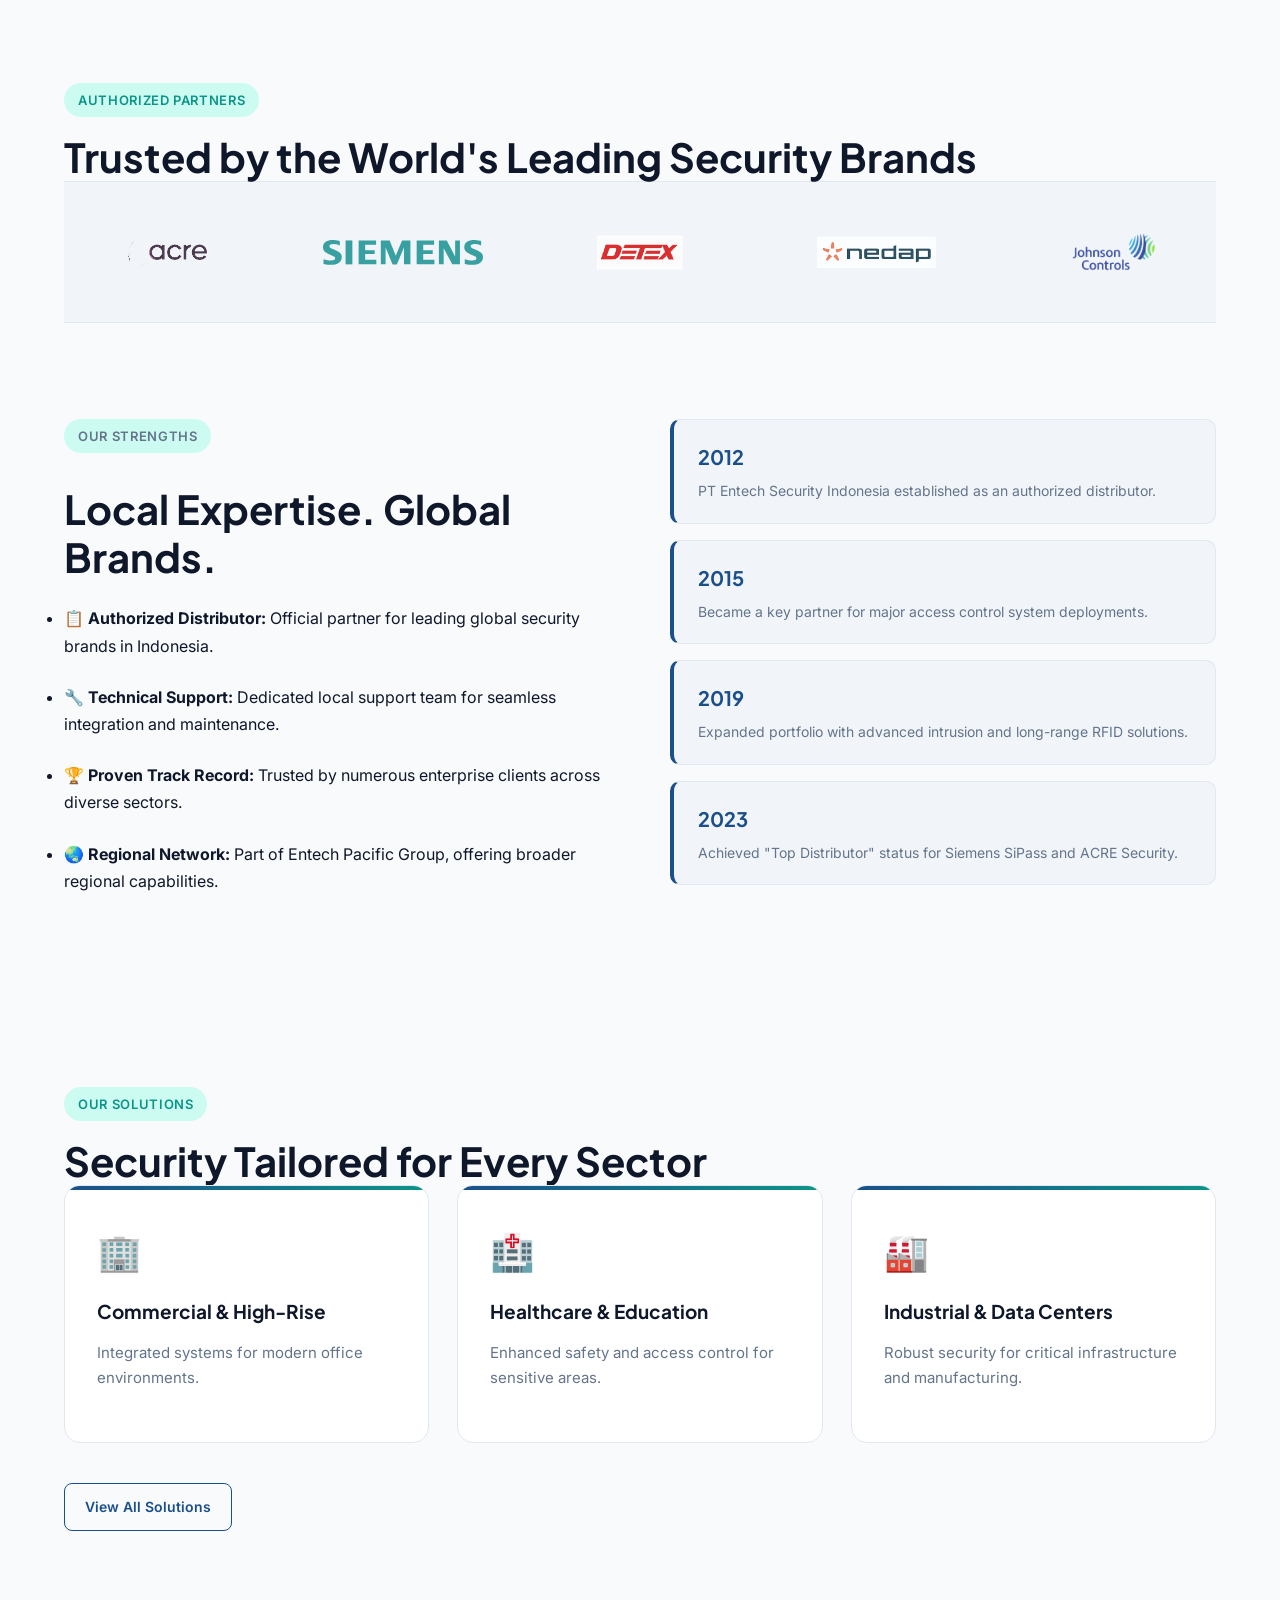
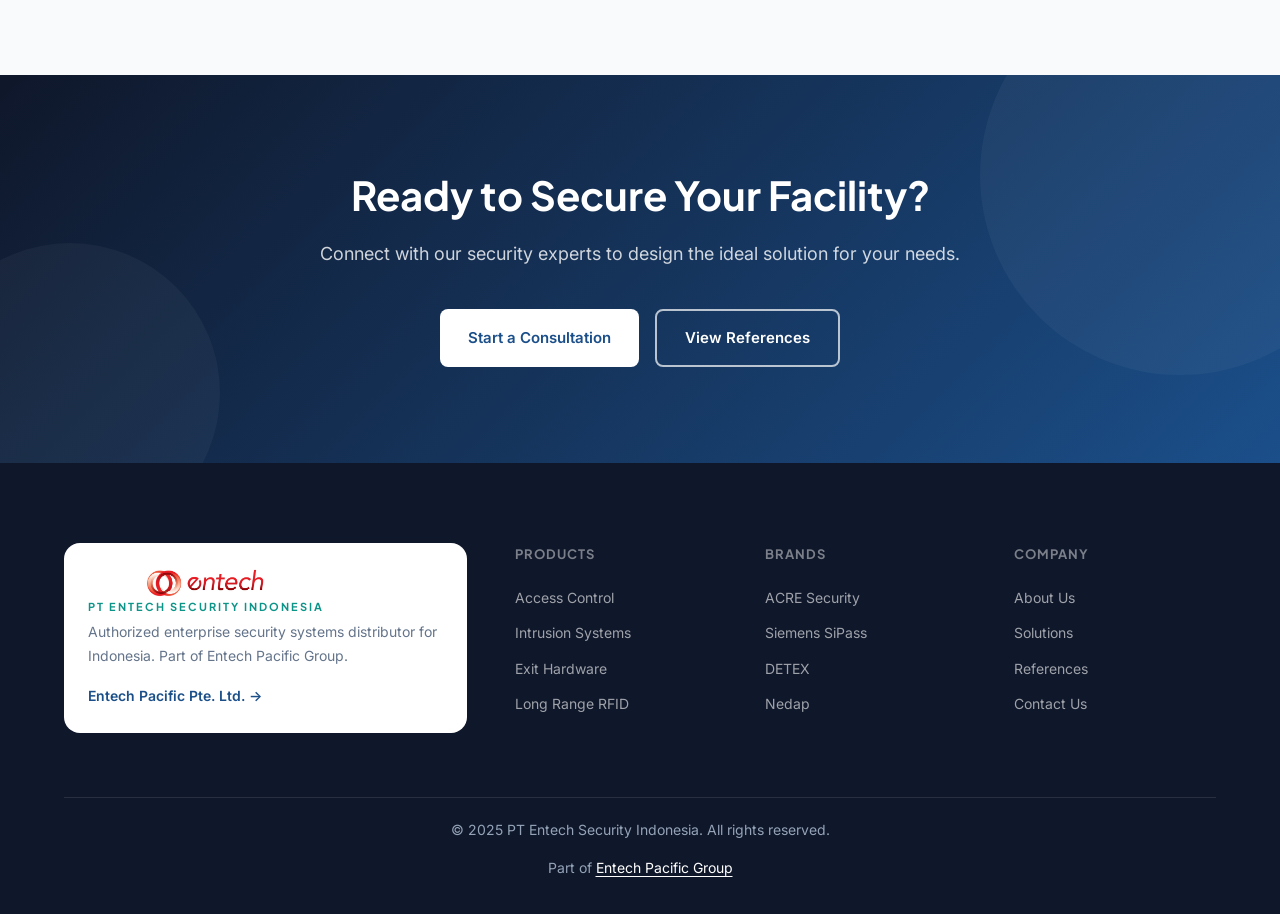
==== commit 592c1516: "Fix the index.HTML for EN and ID" ====
--- a/en/index.html
+++ b/en/index.html
@@ -180,7 +180,7 @@
           <p>Robust security for critical infrastructure and manufacturing.</p>
         </a>
       </div>
-      <div class="text-center mt-5">
+      <div class="text-center mt-5" style="padding-bottom: 48px;">
         <a href="solutions.html" class="btn btn-outline">View All Solutions</a>
       </div>
     </div>
--- a/css/style.css
+++ b/css/style.css
@@ -113,8 +113,8 @@
 .nav-logo {
     display: flex;
     flex-direction: column;
-    align-items: flex-start;
-    gap: 0;
+    align-items: center;
+    gap: 4px;
     flex-shrink: 0;
 }
 
@@ -137,6 +137,7 @@
     letter-spacing: 2px;
     line-height: 1;
     margin-bottom: -4px;
+    text-align: center;
 }
 
 .navbar {
@@ -420,6 +421,46 @@
     transform: translateY(-2px);
 }
 
+.btn-primary-inv {
+    background-color: var(--white);
+    color: var(--accent);
+    padding: 14px 28px;
+    font-size: 15px;
+}
+
+.btn-primary-inv:hover {
+    background-color: var(--accent-light);
+    transform: translateY(-2px);
+}
+
+.btn-outline-inv {
+    background-color: transparent;
+    border: 2px solid rgba(255,255,255,0.7);
+    color: var(--white);
+    padding: 14px 28px;
+    font-size: 15px;
+}
+
+.btn-outline-inv:hover {
+    background-color: rgba(255,255,255,0.15);
+    border-color: var(--white);
+    transform: translateY(-2px);
+}
+
+.btn-outline-light {
+    background-color: transparent;
+    border: 2px solid rgba(255,255,255,0.7);
+    color: var(--white);
+    padding: 14px 28px;
+    font-size: 15px;
+}
+
+.btn-outline-light:hover {
+    background-color: rgba(255,255,255,0.15);
+    border-color: var(--white);
+    transform: translateY(-2px);
+}
+
 /* SECTION HEADERS */
 .section-header {
     text-align: center;
@@ -570,8 +611,8 @@
 }
 
 .brands-strip img {
-    height: 100px;
-    width: 220px;
+    height: 60px;
+    width: 160px;
     object-fit: contain;
     object-position: center;
     filter: grayscale(20%);
@@ -678,10 +719,59 @@
 
 /* WHY/FEATURES SECTION */
 .why-section {
+    padding: 96px 0;
+    /* layout handled by .why-grid inside */
+}
+
+.why-us-section {
+    padding: 96px 0;
+    background: var(--gray-50, #f8f9fa);
+}
+
+.solutions-section {
+    padding: 96px 0;
+}
+
+.two-col-grid {
     display: grid;
     grid-template-columns: 1fr 1fr;
     gap: 60px;
-    align-items: center;
+    align-items: start;
+}
+
+.why-grid {
+    display: grid;
+    grid-template-columns: 1fr 1fr;
+    gap: 60px;
+    align-items: start;
+}
+
+.why-timeline {
+    display: flex;
+    flex-direction: column;
+    gap: 16px;
+}
+
+.timeline-item {
+    background-color: var(--bg-alt);
+    border: 1px solid var(--border);
+    border-left: 4px solid var(--accent);
+    border-radius: var(--radius);
+    padding: 20px 24px;
+}
+
+.timeline-item h4 {
+    font-size: 20px;
+    font-weight: 700;
+    color: var(--accent);
+    margin-bottom: 6px;
+}
+
+.timeline-item p {
+    font-size: 14px;
+    color: var(--text-muted);
+    line-height: 1.6;
+    margin: 0;
 }
 
 .why-content h2 {
@@ -737,6 +827,91 @@
     display: flex;
     flex-direction: column;
     gap: 24px;
+}
+
+.why-visual-card h3 {
+    font-size: 18px;
+    font-weight: 700;
+    color: var(--text);
+    margin-bottom: 8px;
+}
+
+/* ID why-points-list */
+.why-points-list {
+    list-style: none;
+    display: flex;
+    flex-direction: column;
+    gap: 24px;
+    margin-top: 24px;
+}
+
+.why-points-list li {
+    display: flex;
+    align-items: flex-start;
+    gap: 16px;
+}
+
+.why-points-list li .icon {
+    font-size: 24px;
+    flex-shrink: 0;
+    margin-top: 2px;
+}
+
+.why-points-list li h4 {
+    font-size: 16px;
+    font-weight: 700;
+    color: var(--text);
+    margin-bottom: 4px;
+}
+
+.why-points-list li p {
+    font-size: 14px;
+    color: var(--text-muted);
+    line-height: 1.6;
+    margin: 0;
+}
+
+/* ID timeline inside why-visual-card */
+.why-visual-card .timeline {
+    display: flex;
+    flex-direction: column;
+    gap: 16px;
+}
+
+.why-visual-card .timeline-item {
+    display: flex;
+    align-items: flex-start;
+    gap: 16px;
+    padding: 16px;
+    border-left: 3px solid var(--accent);
+    background: var(--surface, #fff);
+    border-radius: 0 var(--radius) var(--radius) 0;
+}
+
+.why-visual-card .timeline-year {
+    font-size: 13px;
+    font-weight: 700;
+    color: var(--accent);
+    background: var(--accent-light);
+    padding: 4px 10px;
+    border-radius: 20px;
+    flex-shrink: 0;
+    white-space: nowrap;
+}
+
+.why-visual-card .timeline-item p {
+    font-size: 14px;
+    color: var(--text-muted);
+    line-height: 1.5;
+    margin: 0;
+}
+
+/* ID solutions grid */
+.solutions-grid-3-col {
+    display: grid;
+    grid-template-columns: repeat(3, 1fr);
+    gap: 28px;
+    margin-top: 40px;
 }
 
 .wv-item {
@@ -1021,7 +1196,21 @@
     grid-template-columns: repeat(2, 1fr);
 }
 
+.solution-cards-grid {
+    display: grid;
+    grid-template-columns: repeat(3, 1fr);
+    gap: 28px;
+    margin-bottom: 40px;
+}
+
+.card-icon {
+    display: block;
+    font-size: 36px;
+    margin-bottom: 16px;
+}
+
 .solution-card {
+    display: block;
     background-color: var(--white);
     border: 1px solid var(--border);
     border-radius: var(--radius-lg);
@@ -1029,6 +1218,8 @@
     transition: var(--transition);
     position: relative;
     overflow: hidden;
+    text-decoration: none;
+    color: inherit;
 }
 
 .solution-card::before {
@@ -1321,6 +1512,33 @@
     margin-bottom: 24px;
 }
 
+.footer-grid > div > h4 {
+    font-size: 13px;
+    font-weight: 700;
+    letter-spacing: 1px;
+    text-transform: uppercase;
+    color: rgba(255,255,255,0.45);
+    margin-bottom: 20px;
+}
+
+.footer-grid > div > ul {
+    list-style: none;
+    display: flex;
+    flex-direction: column;
+    gap: 10px;
+}
+
+.footer-grid > div > ul li a {
+    font-size: 14px;
+    color: rgba(255,255,255,0.6);
+    text-decoration: none;
+    transition: var(--transition);
+}
+
+.footer-grid > div > ul li a:hover {
+    color: var(--white);
+}
+
 .footer-col ul {
     list-style: none;
 }
@@ -1372,6 +1590,23 @@
     text-align: center;
     color: var(--text-light);
     font-size: 14px;
+}
+
+.footer-bottom a {
+    color: var(--white);
+    text-decoration: underline;
+    text-underline-offset: 3px;
+}
+
+.footer-bottom a:hover {
+    color: var(--accent);
+}
+
+.footer-brand p {
+    font-size: 14px;
+    color: rgba(255,255,255,0.55);
+    line-height: 1.7;
+    margin-bottom: 16px;
 }
 
 .footer-grid {
@@ -1609,12 +1844,15 @@
     }
 
     .products-grid,
-    .why-section,
+    .why-grid,
+    .two-col-grid,
     .clients-grid,
     .ref-grid,
     .brands-grid,
     .solutions-grid,
     .solutions-grid.two-col,
+    .solution-cards-grid,
+    .solutions-grid-3-col,
     .contact-grid,
     .team-grid {
         grid-template-columns: 1fr;
